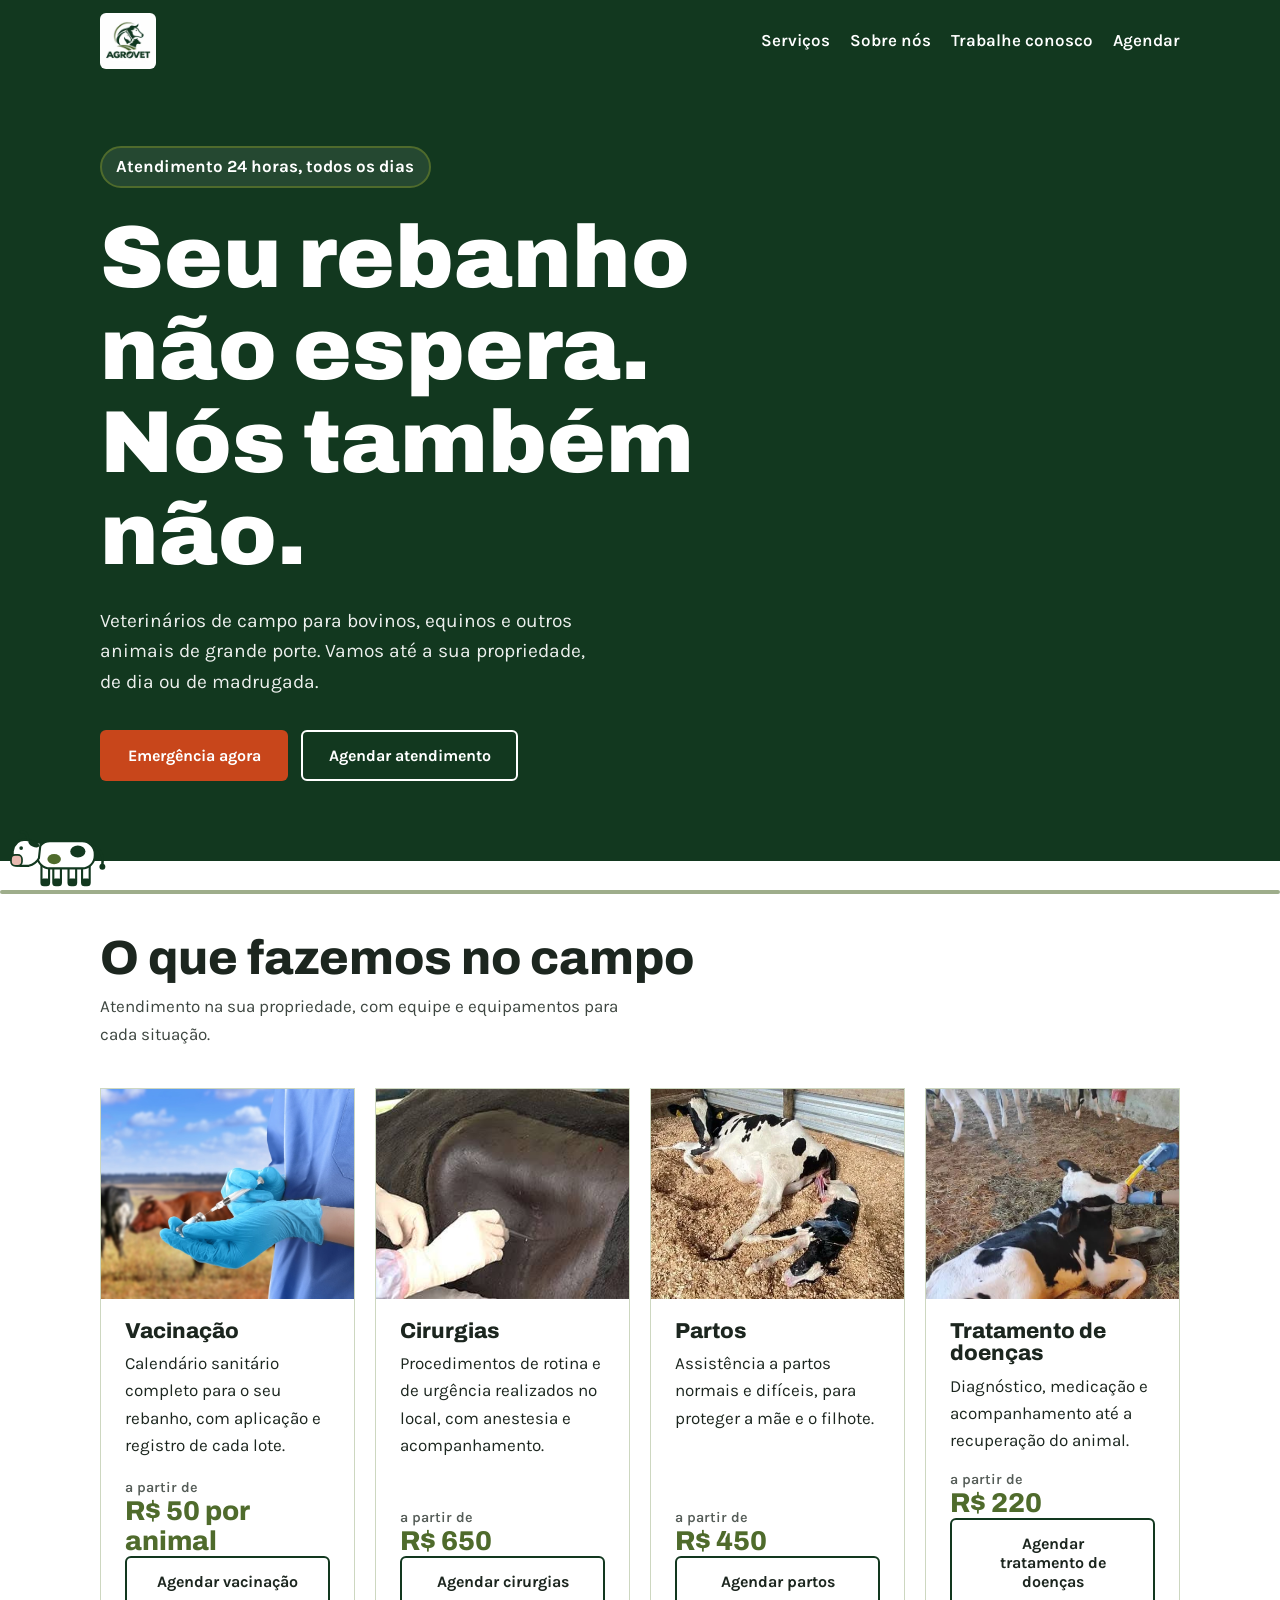
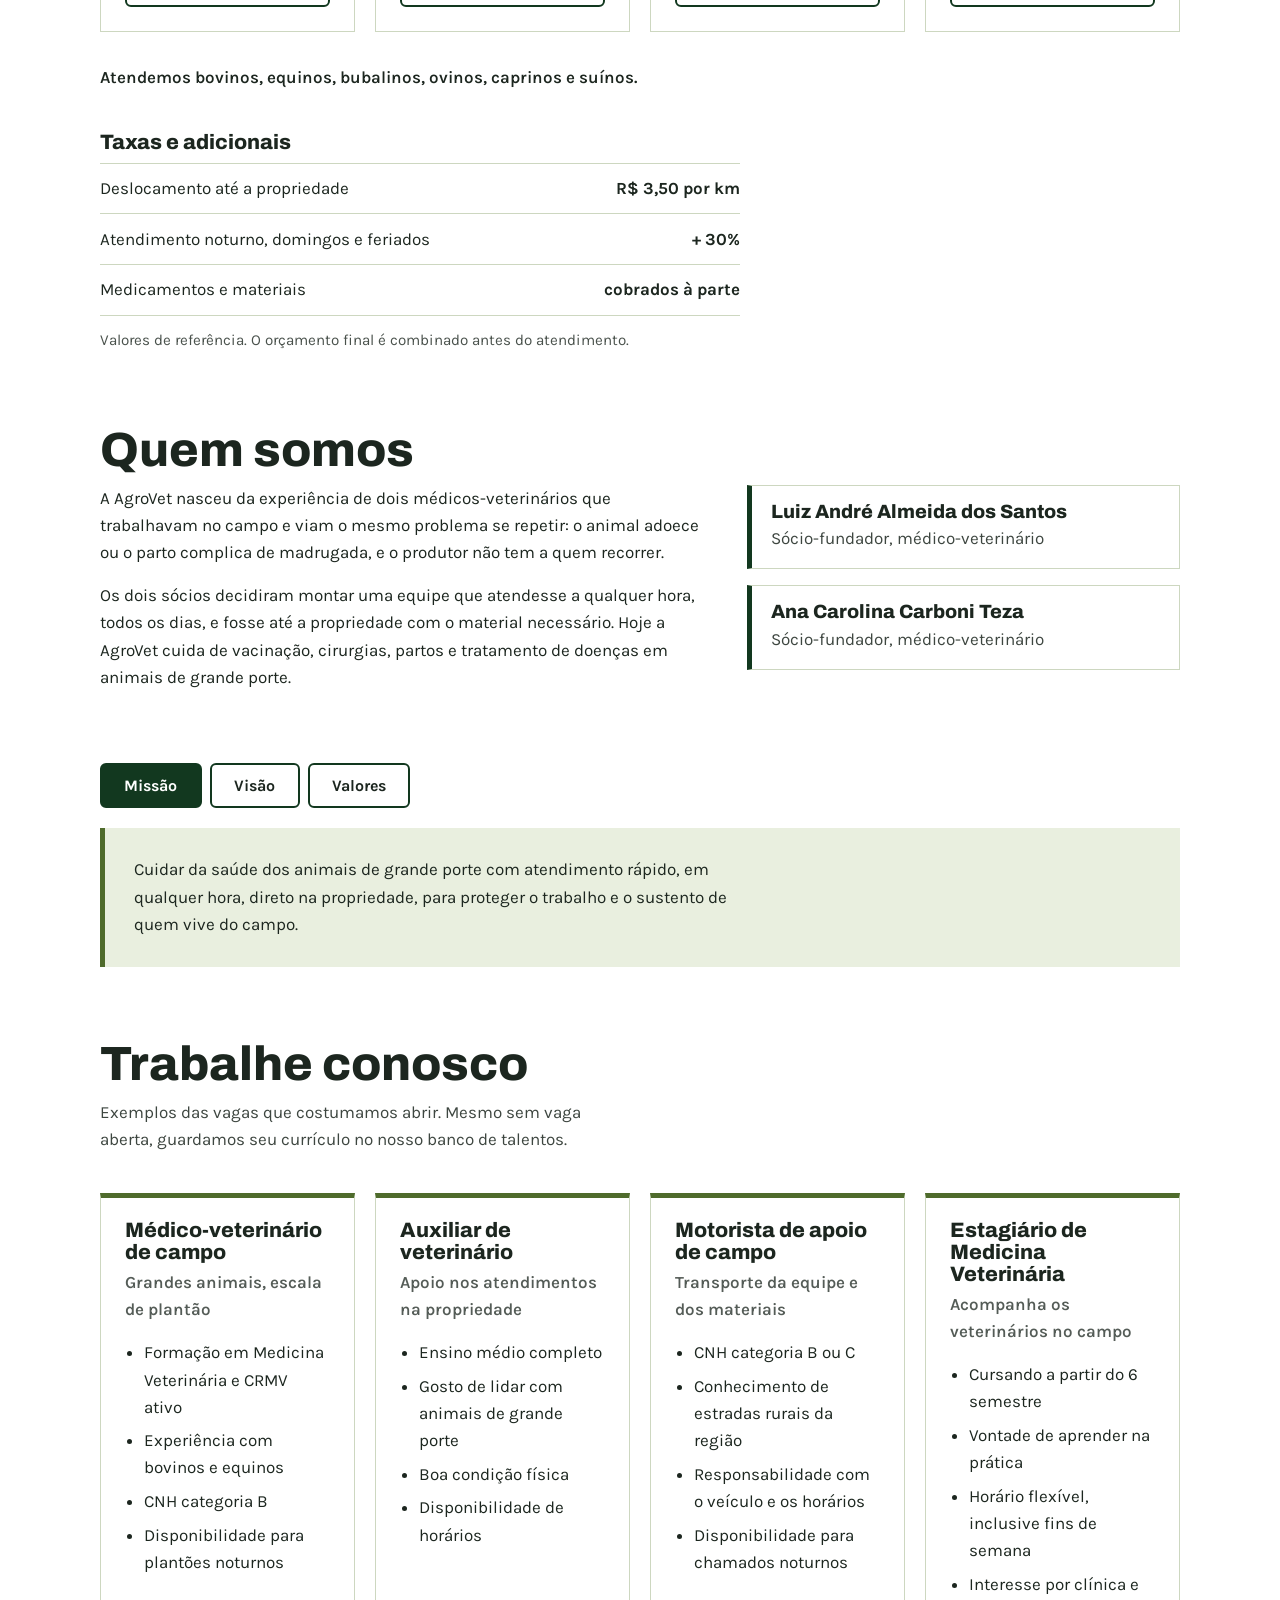
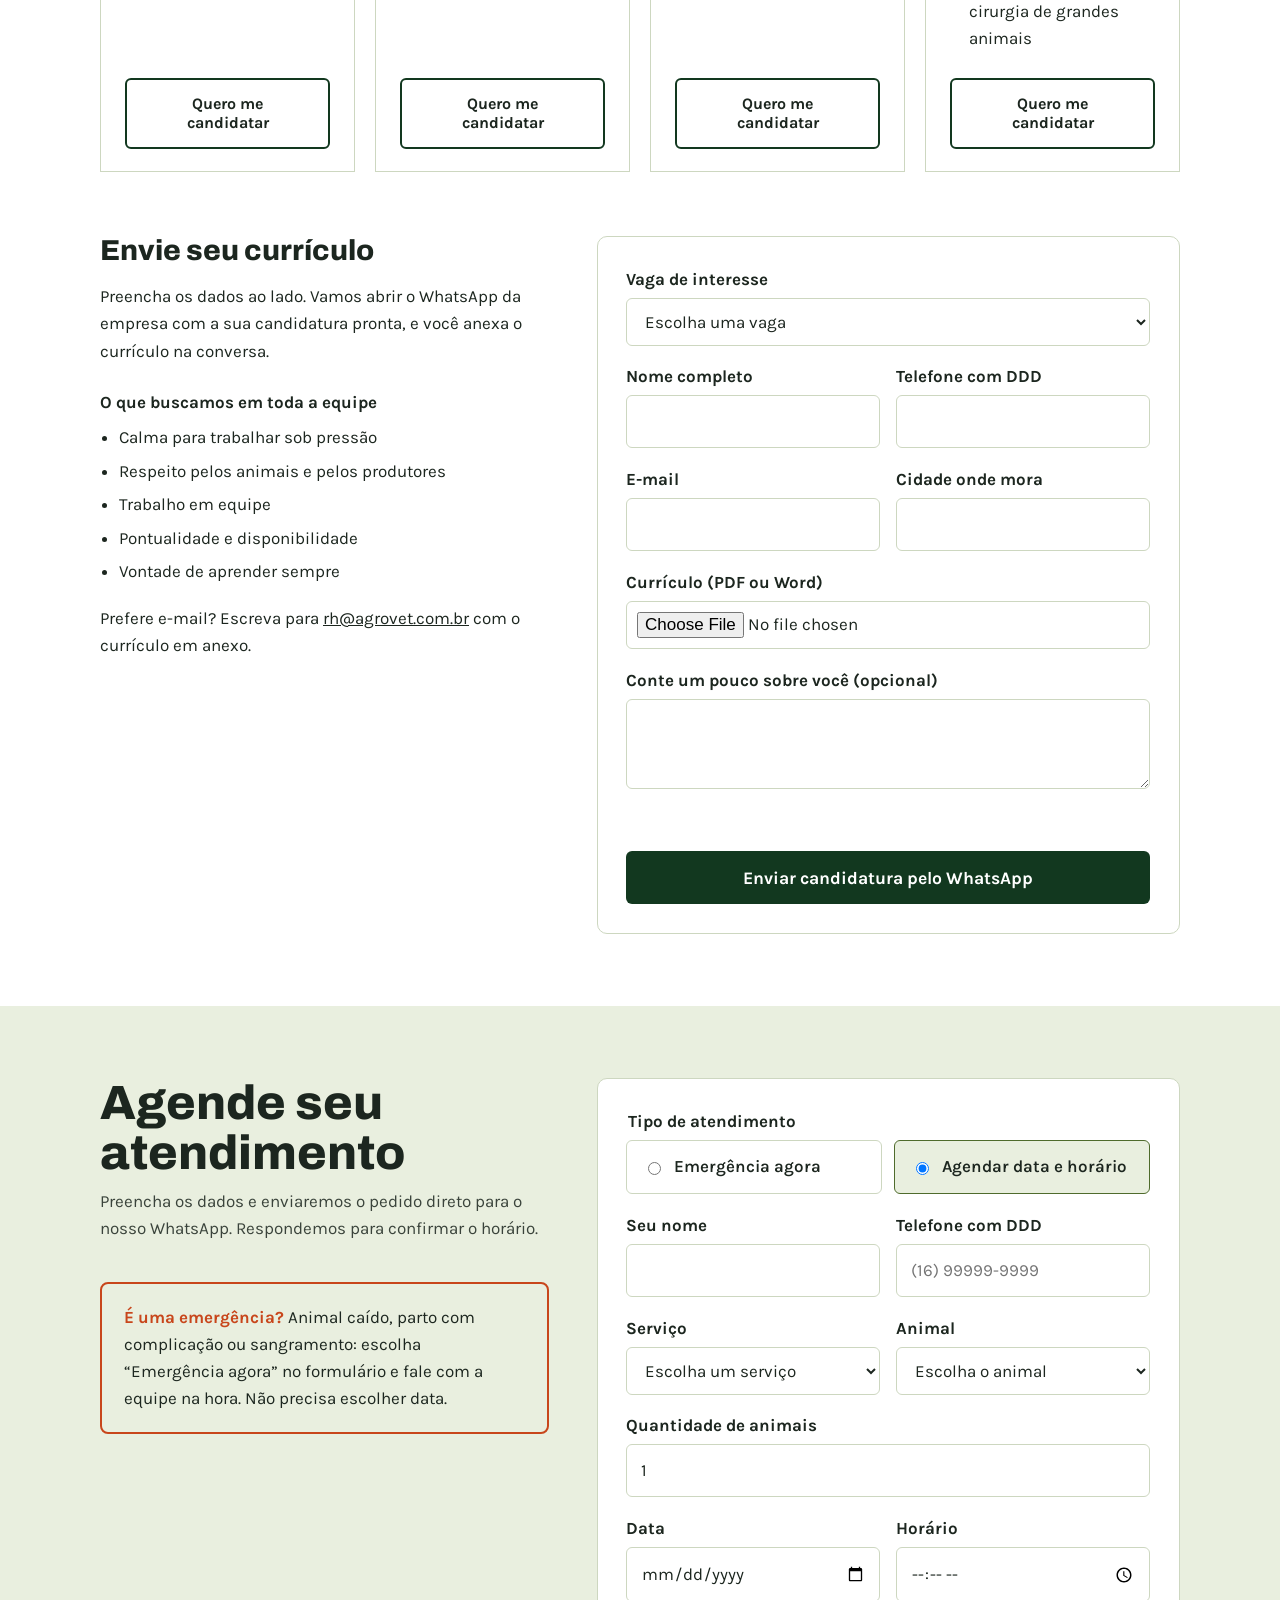
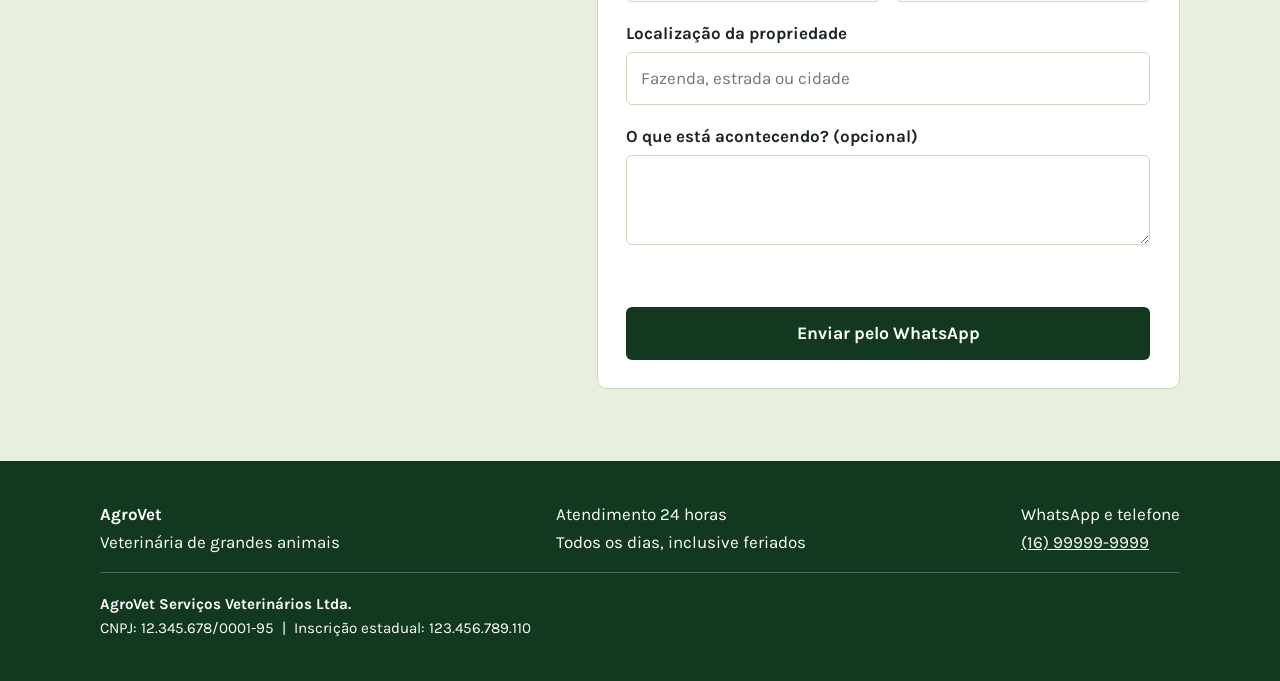
==== index.html @ 80876ee5 "Add files via upload" ====
<!DOCTYPE html>
<html lang="pt-BR">
<head>
<meta charset="utf-8">
<meta name="viewport" content="width=device-width, initial-scale=1, viewport-fit=cover">
<title>AgroVet – Veterinária de grandes animais 24 horas</title>
<link rel="preconnect" href="https://fonts.googleapis.com">
<link href="https://fonts.googleapis.com/css2?family=Archivo:wght@500;800;900&family=Karla:wght@400;600;700&display=swap" rel="stylesheet">

<link rel="stylesheet" href="style.css">
</head>

<body>

<!-- ============ TOPO ============ -->
<header class="topo">
  <div class="container topo-barra">
    <img src="logo.webp" alt="AgroVet – logotipo">
    <nav>
      <a href="#servicos">Serviços</a>
      <a href="#sobre">Sobre nós</a>
      <a href="#trabalhe">Trabalhe conosco</a>
      <a href="#agendar">Agendar</a>
    </nav>
  </div>

  <div class="container hero">
    <span class="selo-24h">Atendimento 24 horas, todos os dias</span>
    <h1>Seu rebanho não espera. Nós também não.</h1>
    <p>Veterinários de campo para bovinos, equinos e outros animais de grande porte. Vamos até a sua propriedade, de dia ou de madrugada.</p>
    <div class="hero-botoes">
      <a class="btn btn-alerta" href="#agendar" data-emergencia>Emergência agora</a>
      <a class="btn btn-contorno" href="#agendar">Agendar atendimento</a>
    </div>
  </div>
</header>

<main>
  <!-- ============ SERVIÇOS ============ -->
  <section class="secao" id="servicos">
    <div class="container">
      <h2>O que fazemos no campo</h2>
      <p class="intro">Atendimento na sua propriedade, com equipe e equipamentos para cada situação.</p>

      <div class="servicos">
        <article class="servico">
          <div class="servico-img"><img src="vacina.jpg" alt="Profissional de luvas azuis preparando uma seringa de vacina, com bovinos ao fundo" width="600" height="400" loading="lazy"></div>
          <div class="servico-corpo">
            <h3>Vacinação</h3>
            <p>Calendário sanitário completo para o seu rebanho, com aplicação e registro de cada lote.</p>
            <p class="preco"><small>a partir de</small> R$ 50 por animal</p>
            <a class="btn btn-contorno-escuro" href="#agendar" data-servico="Vacinação">Agendar vacinação</a>
          </div>
        </article>
        <article class="servico">
          <div class="servico-img"><img src="cirurgia.jpg" alt="Veterinário aplicando um procedimento no flanco de um bovino" width="600" height="400" loading="lazy"></div>
          <div class="servico-corpo">
            <h3>Cirurgias</h3>
            <p>Procedimentos de rotina e de urgência realizados no local, com anestesia e acompanhamento.</p>
            <p class="preco"><small>a partir de</small> R$ 650</p>
            <a class="btn btn-contorno-escuro" href="#agendar" data-servico="Cirurgia">Agendar cirurgias</a>
          </div>
        </article>
        <article class="servico">
          <div class="servico-img"><img src="parto.webp" alt="Vaca deitada na cama de maravalha logo após o parto, com o bezerro ao lado" width="600" height="400" loading="lazy"></div>
          <div class="servico-corpo">
            <h3>Partos</h3>
            <p>Assistência a partos normais e difíceis, para proteger a mãe e o filhote.</p>
            <p class="preco"><small>a partir de</small> R$ 450</p>
            <a class="btn btn-contorno-escuro" href="#agendar" data-servico="Parto">Agendar partos</a>
          </div>
        </article>
        <article class="servico">
          <div class="servico-img"><img src="remedio.jpg" alt="Bezerro recebendo medicação oral com seringa" width="600" height="400" loading="lazy"></div>
          <div class="servico-corpo">
            <h3>Tratamento de doenças</h3>
            <p>Diagnóstico, medicação e acompanhamento até a recuperação do animal.</p>
            <p class="preco"><small>a partir de</small> R$ 220</p>
            <a class="btn btn-contorno-escuro" href="#agendar" data-servico="Tratamento de doença">Agendar tratamento de doenças</a>
          </div>
        </article>
      </div>

      <p class="animais">Atendemos bovinos, equinos, bubalinos, ovinos, caprinos e suínos.</p>

      <div class="tabela-taxas">
        <h3>Taxas e adicionais</h3>
        <ul>
          <li><span>Deslocamento até a propriedade</span><strong>R$ 3,50 por km</strong></li>
          <li><span>Atendimento noturno, domingos e feriados</span><strong>+ 30%</strong></li>
          <li><span>Medicamentos e materiais</span><strong>cobrados à parte</strong></li>
        </ul>
        <p>Valores de referência. O orçamento final é combinado antes do atendimento.</p>
      </div>
    </div>
  </section>

  <!-- ============ SOBRE NÓS ============ -->
  <section class="secao" id="sobre" style="padding-top:0">
    <div class="container">
      <h2>Quem somos</h2>

      <div class="historia">
        <div>
          <p>A AgroVet nasceu da experiência de dois médicos-veterinários que trabalhavam no campo e viam o mesmo problema se repetir: o animal adoece ou o parto complica de madrugada, e o produtor não tem a quem recorrer.</p>
          <p>Os dois sócios decidiram montar uma equipe que atendesse a qualquer hora, todos os dias, e fosse até a propriedade com o material necessário. Hoje a AgroVet cuida de vacinação, cirurgias, partos e tratamento de doenças em animais de grande porte.</p>
        </div>

         <div class="socios">
          <div class="socio"><h3>Luiz André Almeida dos Santos</h3><p>Sócio-fundador, médico-veterinário</p></div>
          <div class="socio"><h3>Ana Carolina Carboni Teza</h3><p>Sócio-fundador, médico-veterinário</p></div>
        </div>
      </div>

      <div class="abas">
        <div class="abas-lista" role="tablist" aria-label="Missão, visão e valores">
          <button class="aba" role="tab" id="aba-missao" aria-controls="painel-missao" aria-selected="true">Missão</button>
          <button class="aba" role="tab" id="aba-visao" aria-controls="painel-visao" aria-selected="false" tabindex="-1">Visão</button>
          <button class="aba" role="tab" id="aba-valores" aria-controls="painel-valores" aria-selected="false" tabindex="-1">Valores</button>
        </div>

        <div class="painel" role="tabpanel" id="painel-missao" aria-labelledby="aba-missao">
          <p>Cuidar da saúde dos animais de grande porte com atendimento rápido, em qualquer hora, direto na propriedade, para proteger o trabalho e o sustento de quem vive do campo.</p>
        </div>
        <div class="painel escondido" role="tabpanel" id="painel-visao" aria-labelledby="aba-visao">
          <p>Ser a veterinária de campo de referência da nossa região em urgências e em saúde do rebanho, reconhecida pela presença e pela confiança dos produtores.</p>
        </div>
        <div class="painel escondido" role="tabpanel" id="painel-valores" aria-labelledby="aba-valores">
          <ul>
            <li><strong>Compromisso:</strong> atendemos de dia, de noite e em feriados.</li>
            <li><strong>Cuidado com o animal:</strong> tratamos cada animal com respeito e sem sofrimento desnecessário.</li>
            <li><strong>Ética e transparência:</strong> explicamos o diagnóstico e o custo antes de agir.</li>
            <li><strong>Competência técnica:</strong> estudamos e atualizamos nossos protocolos o tempo todo.</li>
            <li><strong>Respeito ao produtor:</strong> falamos de forma clara e respeitamos a realidade de cada propriedade.</li>
          </ul>
        </div>
      </div>
    </div>
  </section>

  <!-- ============ TRABALHE CONOSCO ============ -->
  <section class="secao" id="trabalhe" style="padding-top:0">
    <div class="container">
      <h2>Trabalhe conosco</h2>
      <p class="intro">Exemplos das vagas que costumamos abrir. Mesmo sem vaga aberta, guardamos seu currículo no nosso banco de talentos.</p>

      <div class="vagas">
        <article class="vaga">
          <h3>Médico-veterinário de campo</h3>
          <p class="vaga-tipo">Grandes animais, escala de plantão</p>
          <ul>
            <li>Formação em Medicina Veterinária e CRMV ativo</li>
            <li>Experiência com bovinos e equinos</li>
            <li>CNH categoria B</li>
            <li>Disponibilidade para plantões noturnos</li>
          </ul>
          <a class="btn btn-contorno-escuro" href="#cv-formulario" data-vaga="Médico-veterinário de campo">Quero me candidatar</a>
        </article>

        <article class="vaga">
          <h3>Auxiliar de veterinário</h3>
          <p class="vaga-tipo">Apoio nos atendimentos na propriedade</p>
          <ul>
            <li>Ensino médio completo</li>
            <li>Gosto de lidar com animais de grande porte</li>
            <li>Boa condição física</li>
            <li>Disponibilidade de horários</li>
          </ul>
          <a class="btn btn-contorno-escuro" href="#cv-formulario" data-vaga="Auxiliar de veterinário">Quero me candidatar</a>
        </article>

        <article class="vaga">
          <h3>Motorista de apoio de campo</h3>
          <p class="vaga-tipo">Transporte da equipe e dos materiais</p>
          <ul>
            <li>CNH categoria B ou C</li>
            <li>Conhecimento de estradas rurais da região</li>
            <li>Responsabilidade com o veículo e os horários</li>
            <li>Disponibilidade para chamados noturnos</li>
          </ul>
          <a class="btn btn-contorno-escuro" href="#cv-formulario" data-vaga="Motorista de apoio de campo">Quero me candidatar</a>
        </article>

        <article class="vaga">
          <h3>Estagiário de Medicina Veterinária</h3>
          <p class="vaga-tipo">Acompanha os veterinários no campo</p>
          <ul>
            <li>Cursando a partir do 6 semestre</li>
            <li>Vontade de aprender na prática</li>
            <li>Horário flexível, inclusive fins de semana</li>
            <li>Interesse por clínica e cirurgia de grandes animais</li>
          </ul>
          <a class="btn btn-contorno-escuro" href="#cv-formulario" data-vaga="Estagiário de Medicina Veterinária">Quero me candidatar</a>
        </article>
      </div>

      <div class="agendar-grade cv-grade" id="cv-formulario">
        <div>
          <h3 class="cv-titulo">Envie seu currículo</h3>
          <p>Preencha os dados ao lado. Vamos abrir o WhatsApp da empresa com a sua candidatura pronta, e você anexa o currículo na conversa.</p>

          <p class="cv-subtitulo">O que buscamos em toda a equipe</p>
          <ul class="caracteristicas">
            <li>Calma para trabalhar sob pressão</li>
            <li>Respeito pelos animais e pelos produtores</li>
            <li>Trabalho em equipe</li>
            <li>Pontualidade e disponibilidade</li>
            <li>Vontade de aprender sempre</li>
          </ul>
          <p>Prefere e-mail? Escreva para <a href="mailto:rh@agrovet.com.br">rh@agrovet.com.br</a> com o currículo em anexo.</p>
        </div>

        <form id="form-curriculo" novalidate>
          <div class="campo">
            <label for="cv-vaga">Vaga de interesse</label>
            <select id="cv-vaga" name="vaga" required>
              <option value="">Escolha uma vaga</option>
              <option>Médico-veterinário de campo</option>
              <option>Auxiliar de veterinário</option>
              <option>Motorista de apoio de campo</option>
              <option>Estagiário de Medicina Veterinária</option>
              <option>Banco de talentos (outra função)</option>
            </select>
          </div>

          <div class="linha">
            <div class="campo">
              <label for="cv-nome">Nome completo</label>
              <input id="cv-nome" name="nome" autocomplete="name" required>
            </div>
            <div class="campo">
              <label for="cv-telefone">Telefone com DDD</label>
              <input id="cv-telefone" name="telefone" type="tel" autocomplete="tel" required>
            </div>
          </div>

          <div class="linha">
            <div class="campo">
              <label for="cv-email">E-mail</label>
              <input id="cv-email" name="email" type="email" autocomplete="email" required>
            </div>
            <div class="campo">
              <label for="cv-cidade">Cidade onde mora</label>
              <input id="cv-cidade" name="cidade" autocomplete="address-level2" required>
            </div>
          </div>

          <div class="campo">
            <label for="cv-arquivo">Currículo (PDF ou Word)</label>
            <input id="cv-arquivo" name="arquivo" type="file" accept=".pdf,.doc,.docx" required>
          </div>

          <div class="campo">
            <label for="cv-sobre">Conte um pouco sobre você (opcional)</label>
            <textarea id="cv-sobre" name="sobre"></textarea>
          </div>

          <p class="erro" id="cv-erro" role="alert"></p>
          <button class="btn btn-verde" type="submit">Enviar candidatura pelo WhatsApp</button>
        </form>
      </div>
    </div>
  </section>

  <!-- ============ AGENDAMENTO ============ -->
  <section class="secao agendar" id="agendar">
    <div class="container agendar-grade">

      <div>
        <h2>Agende seu atendimento</h2>
        <p class="intro">Preencha os dados e enviaremos o pedido direto para o nosso WhatsApp. Respondemos para confirmar o horário.</p>

        <div class="aviso-emergencia">
          <strong>É uma emergência?</strong>
          Animal caído, parto com complicação ou sangramento: escolha “Emergência agora” no formulário e fale com a equipe na hora. Não precisa escolher data.
        </div>
      </div>

      <form id="form-agendamento" novalidate>
        <fieldset>
          <legend>Tipo de atendimento</legend>
          <div class="opcoes">
            <label><input type="radio" name="urgencia" value="Emergência agora"> Emergência agora</label>
            <label><input type="radio" name="urgencia" value="Agendado" checked> Agendar data e horário</label>
          </div>
        </fieldset>

        <div class="linha">
          <div class="campo">
            <label for="nome">Seu nome</label>
            <input id="nome" name="nome" autocomplete="name" required>
          </div>
          <div class="campo">
            <label for="telefone">Telefone com DDD</label>
            <input id="telefone" name="telefone" type="tel" autocomplete="tel" placeholder="(16) 99999-9999" required>
          </div>
        </div>

        <div class="linha">
          <div class="campo">
            <label for="servico">Serviço</label>
            <select id="servico" name="servico" required>
              <option value="">Escolha um serviço</option>
              <option>Vacinação</option>
              <option>Cirurgia</option>
              <option>Parto</option>
              <option>Tratamento de doença</option>
            </select>
          </div>
          <div class="campo">
            <label for="animal">Animal</label>
            <select id="animal" name="animal" required>
              <option value="">Escolha o animal</option>
              <option>Bovino</option>
              <option>Equino</option>
              <option>Bubalino</option>
              <option>Ovino</option>
              <option>Caprino</option>
              <option>Suíno</option>
              <option>Outro</option>
            </select>
          </div>
        </div>

        <div class="campo">
          <label for="quantidade">Quantidade de animais</label>
          <input id="quantidade" name="quantidade" type="number" min="1" value="1" required>
        </div>

        <!-- Data e hora: escondidos quando for emergência -->
        <div class="linha" id="bloco-data">
          <div class="campo">
            <label for="data">Data</label>
            <input id="data" name="data" type="date">
          </div>
          <div class="campo">
            <label for="hora">Horário</label>
            <input id="hora" name="hora" type="time">
          </div>
        </div>

        <div class="campo">
          <label for="local">Localização da propriedade</label>
          <input id="local" name="local" placeholder="Fazenda, estrada ou cidade" required>
        </div>

        <div class="campo">
          <label for="obs">O que está acontecendo? (opcional)</label>
          <textarea id="obs" name="obs"></textarea>
        </div>

        <p class="erro" id="erro" role="alert"></p>
        <button class="btn btn-verde" type="submit">Enviar pelo WhatsApp</button>
      </form>

    </div>
  </section>
</main>

<!-- ============ RODAPÉ ============ -->
<footer>
  <div class="container">
    <p><strong>AgroVet</strong><br>Veterinária de grandes animais</p>
    <p>Atendimento 24 horas<br>Todos os dias, inclusive feriados</p>
    <p>WhatsApp e telefone<br><a href="#" id="link-telefone">(16) 99999-9999</a></p>

    <!-- Dados fictícios da empresa: troque pelos dados reais -->
    <div class="dados-legais">
      <p><strong>AgroVet Serviços Veterinários Ltda.</strong></p>
      <p>CNPJ: 12.345.678/0001-95 &nbsp;|&nbsp; Inscrição estadual: 123.456.789.110</p>
    </div>
  </div>
</footer>

<!-- ============ VACA ANIMADA (anda conforme a rolagem) ============ -->
<div class="trilha" aria-hidden="true">
  <div class="vaca" id="vaca">
    <svg viewBox="0 0 130 84" xmlns="http://www.w3.org/2000/svg">
      <!-- Pernas (atrás do corpo). a/d = lado de cá, b/c = lado oposto -->
      <g class="perna perna-b"><rect x="24" y="50" width="9" height="26" rx="3" fill="#fff" stroke="#12381f" stroke-width="2.5"/><rect x="24" y="68" width="9" height="8" rx="2" fill="#12381f"/></g>
      <g class="perna perna-a"><rect x="40" y="50" width="9" height="26" rx="3" fill="#fff" stroke="#12381f" stroke-width="2.5"/><rect x="40" y="68" width="9" height="8" rx="2" fill="#12381f"/></g>
      <g class="perna perna-c"><rect x="58" y="50" width="9" height="26" rx="3" fill="#fff" stroke="#12381f" stroke-width="2.5"/><rect x="58" y="68" width="9" height="8" rx="2" fill="#12381f"/></g>
      <g class="perna perna-d"><rect x="72" y="50" width="9" height="26" rx="3" fill="#fff" stroke="#12381f" stroke-width="2.5"/><rect x="72" y="68" width="9" height="8" rx="2" fill="#12381f"/></g>

      <g class="corpo">
        <!-- Rabo -->
        <path d="M20 30 Q7 34 9 52" fill="none" stroke="#12381f" stroke-width="3" stroke-linecap="round"/>
        <circle cx="9" cy="54" r="3.5" fill="#12381f"/>
        <!-- Corpo e manchas -->
        <rect x="18" y="24" width="68" height="32" rx="15" fill="#fff" stroke="#12381f" stroke-width="2.5"/>
        <ellipse cx="38" cy="36" rx="9" ry="7" fill="#12381f"/>
        <ellipse cx="66" cy="45" rx="8" ry="6" fill="#4f6b2c"/>
        <!-- Cabeça -->
        <path d="M82 26 L100 22 Q113 22 115 36 L115 46 Q115 53 106 53 L96 53 Q88 51 84 44 Z" fill="#fff" stroke="#12381f" stroke-width="2.5" stroke-linejoin="round"/>
        <rect x="104" y="40" width="13" height="13" rx="5" fill="#e8b9b0" stroke="#12381f" stroke-width="2"/>
        <path d="M97 22 Q98 11 105 13" fill="none" stroke="#12381f" stroke-width="3" stroke-linecap="round"/>
        <ellipse cx="90" cy="27" rx="7" ry="3.5" transform="rotate(-25 90 27)" fill="#12381f"/>
        <circle cx="105" cy="32" r="2.2" fill="#12381f"/>
      </g>
    </svg>
  </div>
</div>

<script src="script.js"></script>

</body>
</html>
---- style.css ----
/* ============ 1. Cores e tipografia (altere aqui) ============ */
  :root {
    --verde-escuro: #12381f;   /* cor da marca */
    --verde-oliva:  #4f6b2c;   /* detalhes */
    --verde-claro:  #e9efdf;   /* fundos suaves */
    --alerta:       #c8461b;   /* emergência */
    --fundo:        #ffffff;
    --texto:        #1c261f;
    --borda:        #cdd7c0;

    --fonte-titulo: "Archivo", "Arial Black", sans-serif;
    --fonte-texto:  "Karla", system-ui, sans-serif;

    box-sizing: border-box;
    padding-top: env(safe-area-inset-top, 0px);
    padding-bottom: env(safe-area-inset-bottom, 0px);
  }
  @media (prefers-color-scheme: dark) {
    :root:not([data-theme="light"]) {
      --fundo: #0e1a12; --texto: #e7eee2; --verde-claro: #172a1d; --borda: #2f4a36;
      --verde-oliva: #9bbd68;
    }
  }

  /* ============ 2. Base ============ */
  *, *::before, *::after { box-sizing: inherit; }
  html { scroll-behavior: smooth; }
  body {
    margin: 0;
    background: var(--fundo);
    color: var(--texto);
    font-family: var(--fonte-texto);
    font-size: 1.0625rem;
    line-height: 1.6;
  }
  h1, h2, h3 { font-family: var(--fonte-titulo); line-height: 1.05; margin: 0; }
  a { color: inherit; }
  :focus-visible { outline: 3px solid var(--verde-oliva); outline-offset: 3px; }
  .container { width: min(1080px, 100% - 2.5rem); margin-inline: auto; }

  /* ============ 3. Botões ============ */
  .btn {
    display: inline-block;
    padding: .9rem 1.6rem;
    border: 2px solid transparent;
    border-radius: 6px;
    font: 700 1rem var(--fonte-texto);
    text-decoration: none;
    cursor: pointer;
  }
  .btn-alerta  { background: var(--alerta); color: #fff; }
  .btn-contorno { border-color: #fff; color: #fff; }
  .btn-verde   { background: var(--verde-escuro); color: #fff; width: 100%; font-size: 1.1rem; }

  /* ============ 4. Topo e hero ============ */
  .topo { background: var(--verde-escuro); color: #fff; }
  .topo-barra { display: flex; align-items: center; justify-content: space-between; padding-block: .8rem; }
  .topo img { height: 56px; border-radius: 6px; display: block; }
  .topo nav a { margin-left: 1.25rem; text-decoration: none; font-weight: 600; }
  .topo nav a:hover { text-decoration: underline; }

  .hero { padding-block: 4rem 5rem; }
  .hero h1 { font-size: clamp(2.6rem, 8vw, 5.5rem); font-weight: 900; max-width: 12ch; }
  .hero p  { max-width: 46ch; font-size: 1.2rem; margin: 1.5rem 0 2rem; opacity: .92; }
  .hero-botoes { display: flex; flex-wrap: wrap; gap: .8rem; }
  .selo-24h {
    display: inline-block; margin-bottom: 1.5rem;
    padding: .35rem .9rem; border: 2px solid var(--verde-oliva);
    border-radius: 999px; font-weight: 700; background: rgba(255,255,255,.08);
  }

  /* ============ 5. Serviços ============ */
  .secao { padding-block: 4.5rem; }
  .secao h2 { font-size: clamp(2rem, 5vw, 3rem); font-weight: 800; margin-bottom: .6rem; }
  .secao .intro { max-width: 52ch; margin: 0 0 2.5rem; opacity: .85; }

  .servicos { display: grid; grid-template-columns: repeat(auto-fit, minmax(230px, 1fr)); gap: 1.25rem; }
    .servico h3 { font-size: 1.35rem; font-weight: 800; margin-bottom: .5rem; }
  .servico p  { margin: 0; }

  .animais { margin-top: 2rem; font-weight: 600; }

  /* ============ 5.1 Cartões de serviço com imagem e preço ============ */
.servico {
  display: flex; flex-direction: column; padding: 0; overflow: hidden;
  background: var(--fundo); border: 1.5px solid var(--borda); border-left-width: 1.5px;
}
.servico-img { background: var(--verde-escuro); }
/* A foto ocupa todo o topo do cartão, cortada na mesma altura para todos ficarem iguais */
.servico-img img { display: block; width: 100%; height: 210px; object-fit: cover; object-position: center; }
.servico-corpo { display: flex; flex-direction: column; flex: 1; padding: 1.3rem 1.5rem 1.5rem; }
.servico-corpo p:not(.preco) { flex: 1; margin-bottom: 1rem; }
.preco { font: 800 1.7rem var(--fonte-titulo); color: var(--verde-oliva); margin: 0 0 1rem; }
.preco small { display: block; font: 600 .9rem var(--fonte-texto); color: var(--texto); opacity: .75; }
.btn-contorno-escuro { border-color: var(--verde-escuro); color: var(--texto); text-align: center; }
.btn-contorno-escuro:hover { background: var(--verde-escuro); color: #fff; }

.tabela-taxas { margin-top: 2.5rem; max-width: 640px; }
.tabela-taxas h3 { font-size: 1.3rem; font-weight: 800; margin-bottom: .6rem; }
.tabela-taxas ul { list-style: none; margin: 0; padding: 0; border-top: 1.5px solid var(--borda); }
.tabela-taxas li { display: flex; justify-content: space-between; gap: 1rem; padding: .7rem 0; border-bottom: 1.5px solid var(--borda); }
.tabela-taxas p { font-size: .95rem; opacity: .8; margin: .8rem 0 0; }

/* ============ 6. Formulário de agendamento ============ */
  .agendar { background: var(--verde-claro); }
  .agendar-grade { display: grid; gap: 3rem; grid-template-columns: 1fr; }
  @media (min-width: 860px) { .agendar-grade { grid-template-columns: 1fr 1.3fr; align-items: start; } }

  .aviso-emergencia {
    margin-top: 1.5rem; padding: 1.2rem 1.4rem;
    border: 2px solid var(--alerta); border-radius: 8px;
  }
  .aviso-emergencia strong { color: var(--alerta); }

  form { background: var(--fundo); padding: 1.8rem; border-radius: 10px; border: 1px solid var(--borda); }
  .campo { margin-bottom: 1.1rem; }
  .linha { display: grid; gap: 1rem; grid-template-columns: 1fr; }
  @media (min-width: 560px) { .linha { grid-template-columns: 1fr 1fr; } }

  label, legend { display: block; font-weight: 700; margin-bottom: .3rem; }
  fieldset { border: 0; padding: 0; margin: 0 0 1.1rem; }
  input, select, textarea {
    width: 100%; padding: .75rem .85rem;
    border: 1.5px solid var(--borda); border-radius: 6px;
    background: var(--fundo); color: var(--texto);
    font: inherit;
  }
  textarea { min-height: 90px; resize: vertical; }

  .opcoes { display: flex; gap: .75rem; flex-wrap: wrap; }
  .opcoes label {
    flex: 1 1 200px; margin: 0; padding: .8rem 1rem; font-weight: 600;
    border: 1.5px solid var(--borda); border-radius: 6px; cursor: pointer;
    display: flex; gap: .6rem; align-items: center;
  }
  .opcoes input { width: auto; }
  .opcoes label:has(input:checked) { border-color: var(--verde-oliva); background: var(--verde-claro); }

  .escondido { display: none; }
  .erro { color: var(--alerta); font-weight: 700; min-height: 1.4em; margin: 0 0 .8rem; }

  /* ============ 6.1 Sobre nós ============ */
  .historia { display: grid; gap: 2.5rem; grid-template-columns: 1fr; margin-bottom: 3.5rem; }
  @media (min-width: 860px) { .historia { grid-template-columns: 1.4fr 1fr; } }
  .historia p { max-width: 62ch; margin: 0 0 1rem; }

  .socios { display: grid; gap: 1rem; align-content: start; }
  .socio { border: 1.5px solid var(--borda); border-left: 5px solid var(--verde-escuro); padding: 1rem 1.2rem; }
  .socio h3 { font-size: 1.2rem; font-weight: 800; }
  .socio p { margin: .2rem 0 0; opacity: .85; }

  /* Abas: Missão, Visão e Valores */
  .abas-lista { display: flex; gap: .5rem; flex-wrap: wrap; margin-bottom: 1.2rem; }
  .aba {
    padding: .7rem 1.4rem; border: 2px solid var(--verde-escuro); border-radius: 6px;
    background: transparent; color: var(--texto); font: 700 1rem var(--fonte-texto); cursor: pointer;
  }
  .aba[aria-selected="true"] { background: var(--verde-escuro); color: #fff; }
  .painel { background: var(--verde-claro); padding: 1.8rem; border-left: 5px solid var(--verde-oliva); }
  .painel p { margin: 0; max-width: 62ch; }
  .painel ul { margin: 0; padding-left: 1.2rem; max-width: 62ch; }
  .painel li { margin-bottom: .5rem; }

  /* ============ 6.2 Trabalhe conosco ============ */
  .topo nav { display: flex; flex-wrap: wrap; justify-content: flex-end; gap: .2rem 0; }

  .vagas { display: grid; grid-template-columns: repeat(auto-fit, minmax(240px, 1fr)); gap: 1.25rem; margin-bottom: 4rem; }
  .vaga { display: flex; flex-direction: column; padding: 1.4rem 1.5rem; border: 1.5px solid var(--borda); border-top: 5px solid var(--verde-oliva); background: var(--fundo); }
  .vaga h3 { font-size: 1.3rem; font-weight: 800; margin-bottom: .3rem; }
  .vaga-tipo { margin: 0 0 1rem; font-weight: 600; opacity: .75; }
  .vaga ul, .caracteristicas { margin: 0 0 1.2rem; padding-left: 1.2rem; flex: 1; }
  .vaga li, .caracteristicas li { margin-bottom: .4rem; }

  .cv-grade { scroll-margin-top: 1rem; }
  .cv-titulo { font-size: 1.8rem; font-weight: 800; margin-bottom: .8rem; }
  .cv-subtitulo { font-weight: 700; margin: 1.5rem 0 .5rem; }
  .caracteristicas { flex: none; }
  input[type="file"] { padding: .6rem; }
  .ok { color: var(--verde-oliva); }

  /* ============ 7. Rodapé ============ */
  .dados-legais { flex-basis: 100%; border-top: 1px solid rgba(255,255,255,.25); padding-top: 1.2rem; font-size: .95rem; }
  footer { background: var(--verde-escuro); color: #fff; padding-block: 2.5rem; }
  footer .container { display: flex; flex-wrap: wrap; gap: 1rem 3rem; justify-content: space-between; }
  footer p { margin: 0; }


/* ============ 8. Vaca animada ============ */
/* A trilha fica fixa no rodapé da tela; o JS move a vaca da esquerda para a direita
   conforme a página rola. As pernas só mexem enquanto a rolagem acontece. */
.trilha {
  position: fixed; left: 0; right: 0;
  bottom: env(safe-area-inset-bottom, 0px);
  height: 86px;
  pointer-events: none;   /* não atrapalha cliques */
  z-index: 50;
}
.trilha::after {          /* linha do chão */
  content: ""; position: absolute; left: 0; right: 0; bottom: 6px;
  height: 4px; border-radius: 2px;
  background: var(--verde-oliva); opacity: .55;
}
.vaca { position: absolute; bottom: 8px; left: 0; width: 110px; will-change: transform; }
.vaca svg { display: block; width: 100%; height: auto; overflow: visible; transition: transform .25s; }
.vaca svg.esquerda { transform: scaleX(-1); }   /* vira quando a pessoa sobe a página */

.perna { transform-box: fill-box; transform-origin: 50% 0; }
.vaca.andando .perna-a,
.vaca.andando .perna-d { animation: passo .45s ease-in-out infinite alternate; }
.vaca.andando .perna-b,
.vaca.andando .perna-c { animation: passo .45s ease-in-out infinite alternate-reverse; }
.vaca.andando .corpo   { animation: balanco .45s ease-in-out infinite alternate; }

@keyframes passo   { from { transform: rotate(-24deg); } to { transform: rotate(24deg); } }
@keyframes balanco { from { transform: translateY(0); }  to { transform: translateY(-2px); } }

/* Quem prefere menos movimento não vê a vaca */
@media (prefers-reduced-motion: reduce) { .trilha { display: none; } }
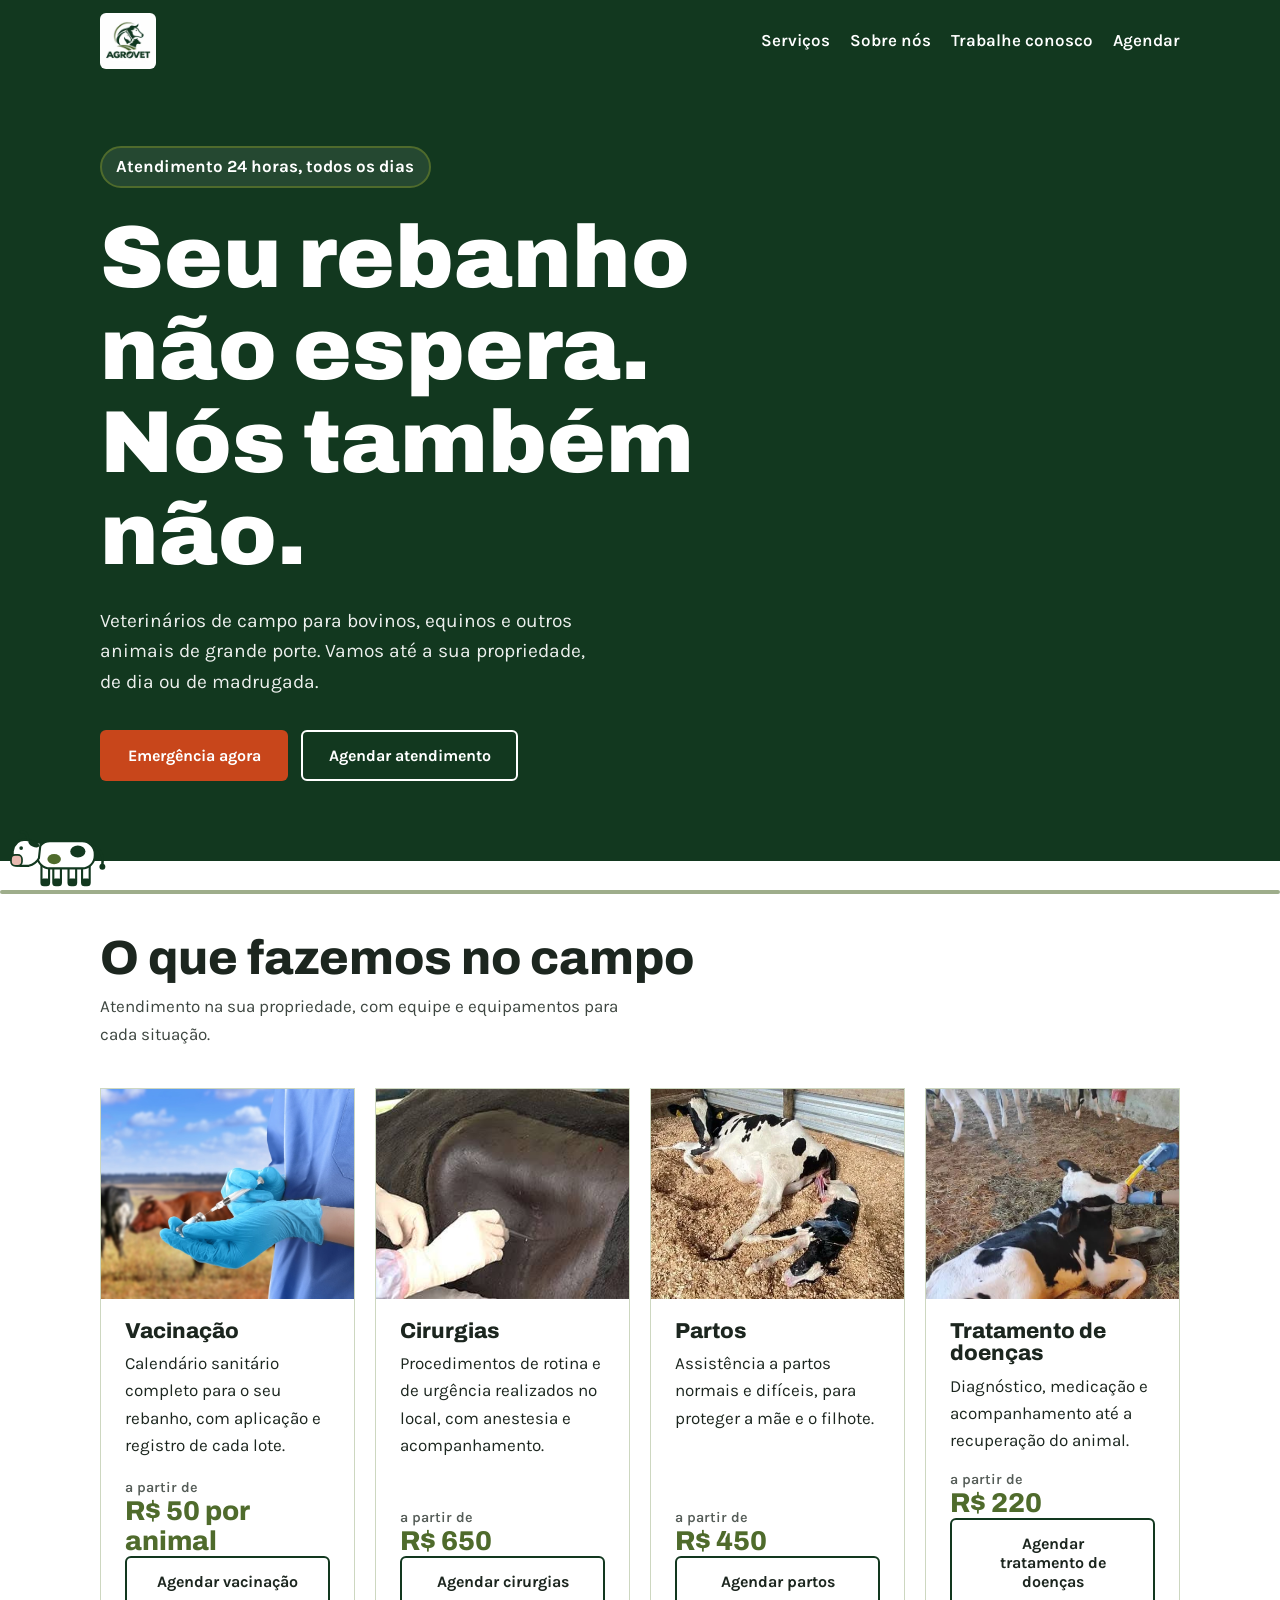
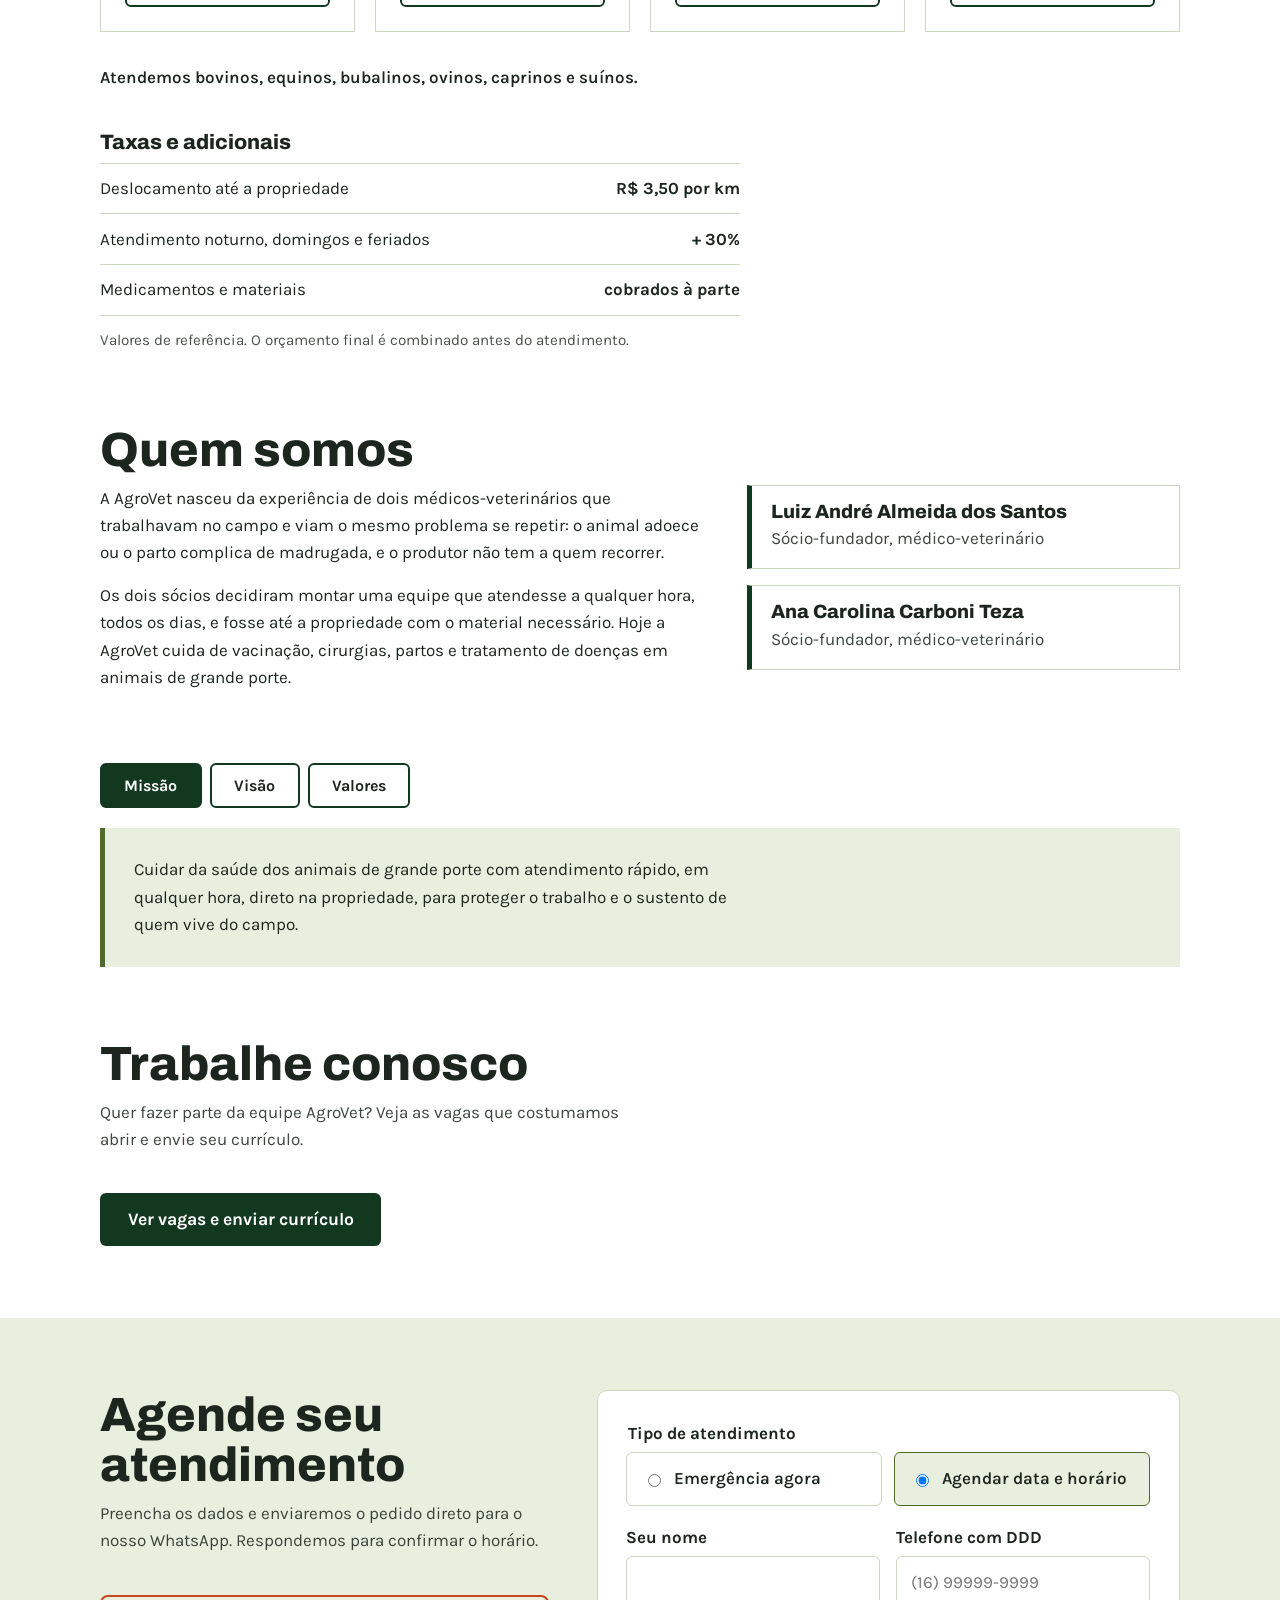
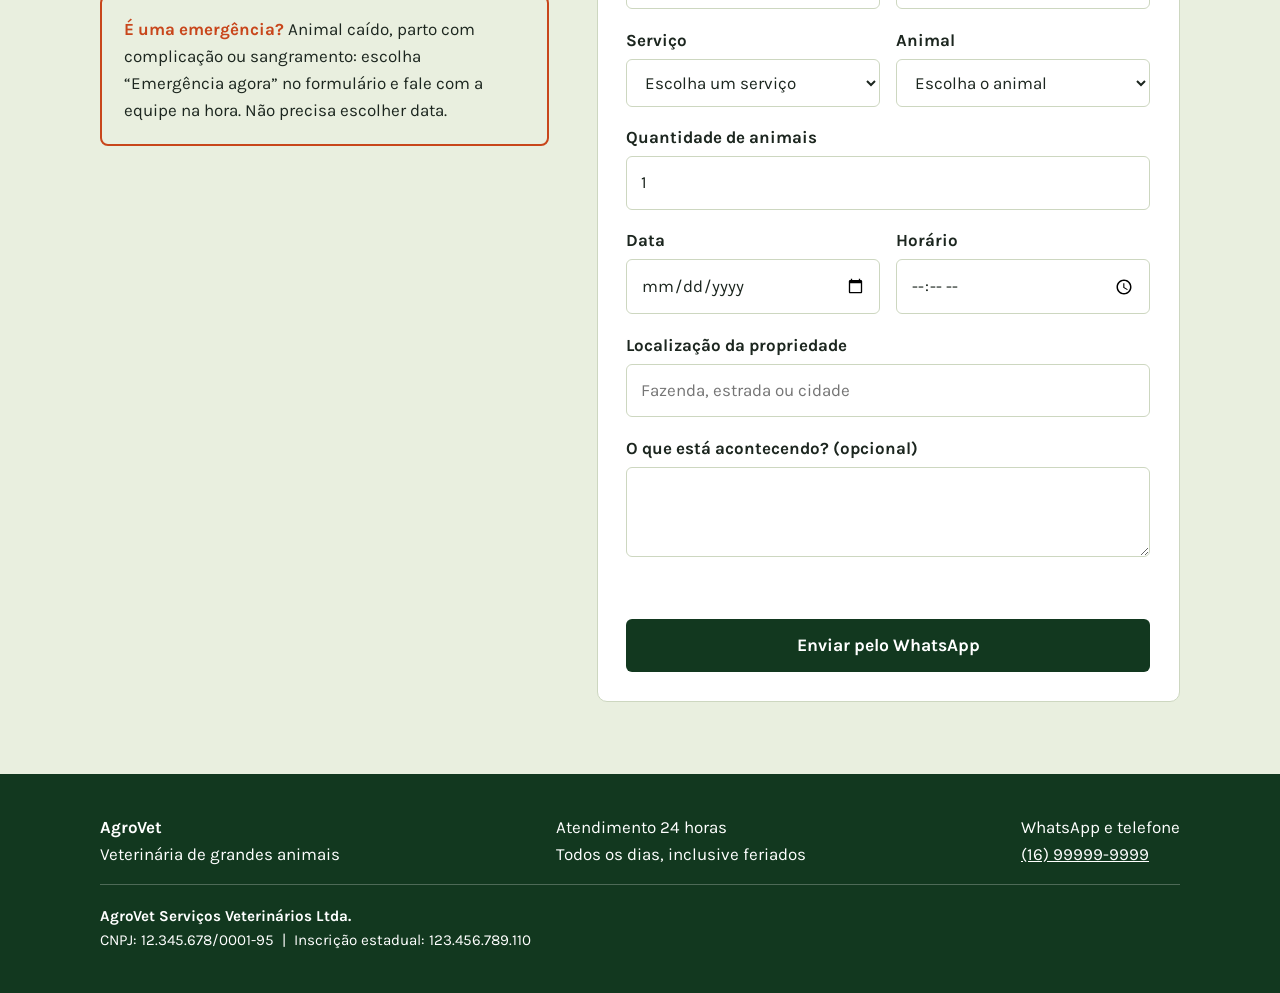
==== commit 3f3444c9: "Add files via upload" ====
--- a/index.html
+++ b/index.html
@@ -19,7 +19,7 @@
     <nav>
       <a href="#servicos">Serviços</a>
       <a href="#sobre">Sobre nós</a>
-      <a href="#trabalhe">Trabalhe conosco</a>
+      <a href="trabalhe-conosco.html">Trabalhe conosco</a>
       <a href="#agendar">Agendar</a>
     </nav>
   </div>
@@ -138,127 +138,12 @@
     </div>
   </section>
 
-  <!-- ============ TRABALHE CONOSCO ============ -->
+  <!-- ============ CHAMADA PARA TRABALHE CONOSCO ============ -->
   <section class="secao" id="trabalhe" style="padding-top:0">
     <div class="container">
       <h2>Trabalhe conosco</h2>
-      <p class="intro">Exemplos das vagas que costumamos abrir. Mesmo sem vaga aberta, guardamos seu currículo no nosso banco de talentos.</p>
-
-      <div class="vagas">
-        <article class="vaga">
-          <h3>Médico-veterinário de campo</h3>
-          <p class="vaga-tipo">Grandes animais, escala de plantão</p>
-          <ul>
-            <li>Formação em Medicina Veterinária e CRMV ativo</li>
-            <li>Experiência com bovinos e equinos</li>
-            <li>CNH categoria B</li>
-            <li>Disponibilidade para plantões noturnos</li>
-          </ul>
-          <a class="btn btn-contorno-escuro" href="#cv-formulario" data-vaga="Médico-veterinário de campo">Quero me candidatar</a>
-        </article>
-
-        <article class="vaga">
-          <h3>Auxiliar de veterinário</h3>
-          <p class="vaga-tipo">Apoio nos atendimentos na propriedade</p>
-          <ul>
-            <li>Ensino médio completo</li>
-            <li>Gosto de lidar com animais de grande porte</li>
-            <li>Boa condição física</li>
-            <li>Disponibilidade de horários</li>
-          </ul>
-          <a class="btn btn-contorno-escuro" href="#cv-formulario" data-vaga="Auxiliar de veterinário">Quero me candidatar</a>
-        </article>
-
-        <article class="vaga">
-          <h3>Motorista de apoio de campo</h3>
-          <p class="vaga-tipo">Transporte da equipe e dos materiais</p>
-          <ul>
-            <li>CNH categoria B ou C</li>
-            <li>Conhecimento de estradas rurais da região</li>
-            <li>Responsabilidade com o veículo e os horários</li>
-            <li>Disponibilidade para chamados noturnos</li>
-          </ul>
-          <a class="btn btn-contorno-escuro" href="#cv-formulario" data-vaga="Motorista de apoio de campo">Quero me candidatar</a>
-        </article>
-
-        <article class="vaga">
-          <h3>Estagiário de Medicina Veterinária</h3>
-          <p class="vaga-tipo">Acompanha os veterinários no campo</p>
-          <ul>
-            <li>Cursando a partir do 6 semestre</li>
-            <li>Vontade de aprender na prática</li>
-            <li>Horário flexível, inclusive fins de semana</li>
-            <li>Interesse por clínica e cirurgia de grandes animais</li>
-          </ul>
-          <a class="btn btn-contorno-escuro" href="#cv-formulario" data-vaga="Estagiário de Medicina Veterinária">Quero me candidatar</a>
-        </article>
-      </div>
-
-      <div class="agendar-grade cv-grade" id="cv-formulario">
-        <div>
-          <h3 class="cv-titulo">Envie seu currículo</h3>
-          <p>Preencha os dados ao lado. Vamos abrir o WhatsApp da empresa com a sua candidatura pronta, e você anexa o currículo na conversa.</p>
-
-          <p class="cv-subtitulo">O que buscamos em toda a equipe</p>
-          <ul class="caracteristicas">
-            <li>Calma para trabalhar sob pressão</li>
-            <li>Respeito pelos animais e pelos produtores</li>
-            <li>Trabalho em equipe</li>
-            <li>Pontualidade e disponibilidade</li>
-            <li>Vontade de aprender sempre</li>
-          </ul>
-          <p>Prefere e-mail? Escreva para <a href="mailto:rh@agrovet.com.br">rh@agrovet.com.br</a> com o currículo em anexo.</p>
-        </div>
-
-        <form id="form-curriculo" novalidate>
-          <div class="campo">
-            <label for="cv-vaga">Vaga de interesse</label>
-            <select id="cv-vaga" name="vaga" required>
-              <option value="">Escolha uma vaga</option>
-              <option>Médico-veterinário de campo</option>
-              <option>Auxiliar de veterinário</option>
-              <option>Motorista de apoio de campo</option>
-              <option>Estagiário de Medicina Veterinária</option>
-              <option>Banco de talentos (outra função)</option>
-            </select>
-          </div>
-
-          <div class="linha">
-            <div class="campo">
-              <label for="cv-nome">Nome completo</label>
-              <input id="cv-nome" name="nome" autocomplete="name" required>
-            </div>
-            <div class="campo">
-              <label for="cv-telefone">Telefone com DDD</label>
-              <input id="cv-telefone" name="telefone" type="tel" autocomplete="tel" required>
-            </div>
-          </div>
-
-          <div class="linha">
-            <div class="campo">
-              <label for="cv-email">E-mail</label>
-              <input id="cv-email" name="email" type="email" autocomplete="email" required>
-            </div>
-            <div class="campo">
-              <label for="cv-cidade">Cidade onde mora</label>
-              <input id="cv-cidade" name="cidade" autocomplete="address-level2" required>
-            </div>
-          </div>
-
-          <div class="campo">
-            <label for="cv-arquivo">Currículo (PDF ou Word)</label>
-            <input id="cv-arquivo" name="arquivo" type="file" accept=".pdf,.doc,.docx" required>
-          </div>
-
-          <div class="campo">
-            <label for="cv-sobre">Conte um pouco sobre você (opcional)</label>
-            <textarea id="cv-sobre" name="sobre"></textarea>
-          </div>
-
-          <p class="erro" id="cv-erro" role="alert"></p>
-          <button class="btn btn-verde" type="submit">Enviar candidatura pelo WhatsApp</button>
-        </form>
-      </div>
+      <p class="intro">Quer fazer parte da equipe AgroVet? Veja as vagas que costumamos abrir e envie seu currículo.</p>
+      <a class="btn btn-verde" style="width:auto" href="trabalhe-conosco.html">Ver vagas e enviar currículo</a>
     </div>
   </section>
 
@@ -401,6 +286,7 @@
   </div>
 </div>
 
+<script src="comum.js"></script>
 <script src="script.js"></script>
 
 </body>
--- a/style.css
+++ b/style.css
@@ -216,3 +216,10 @@
 
 /* Quem prefere menos movimento não vê a vaca */
 @media (prefers-reduced-motion: reduce) { .trilha { display: none; } }
+
+/* ============ 9. Páginas internas (Trabalhe conosco) ============ */
+.hero-pagina { padding-block: 3rem 3.5rem; }
+.hero-pagina h1 { font-size: clamp(2.2rem, 6vw, 4rem); max-width: none; }
+.hero-pagina p { margin-bottom: 0; }
+.topo nav a[aria-current="page"] { text-decoration: underline; text-underline-offset: 6px; }
+.topo-barra > a { display: block; }
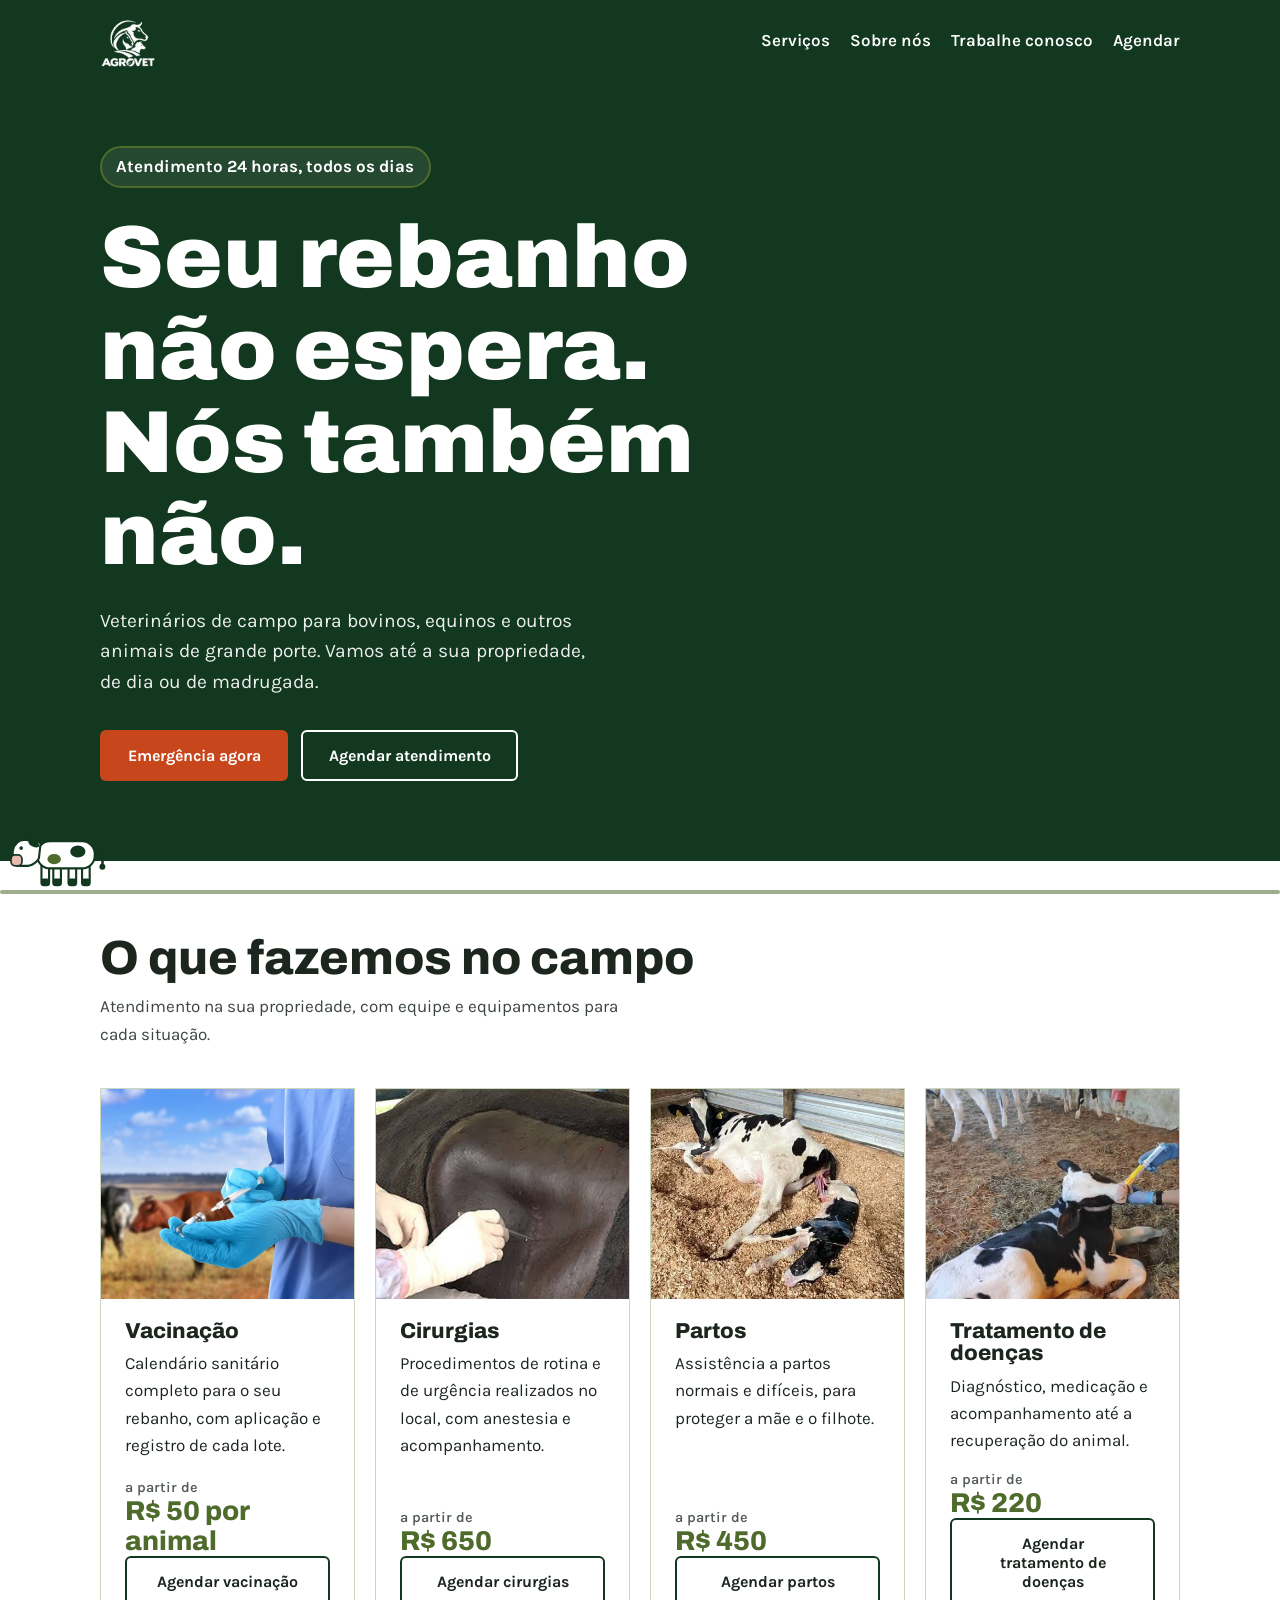
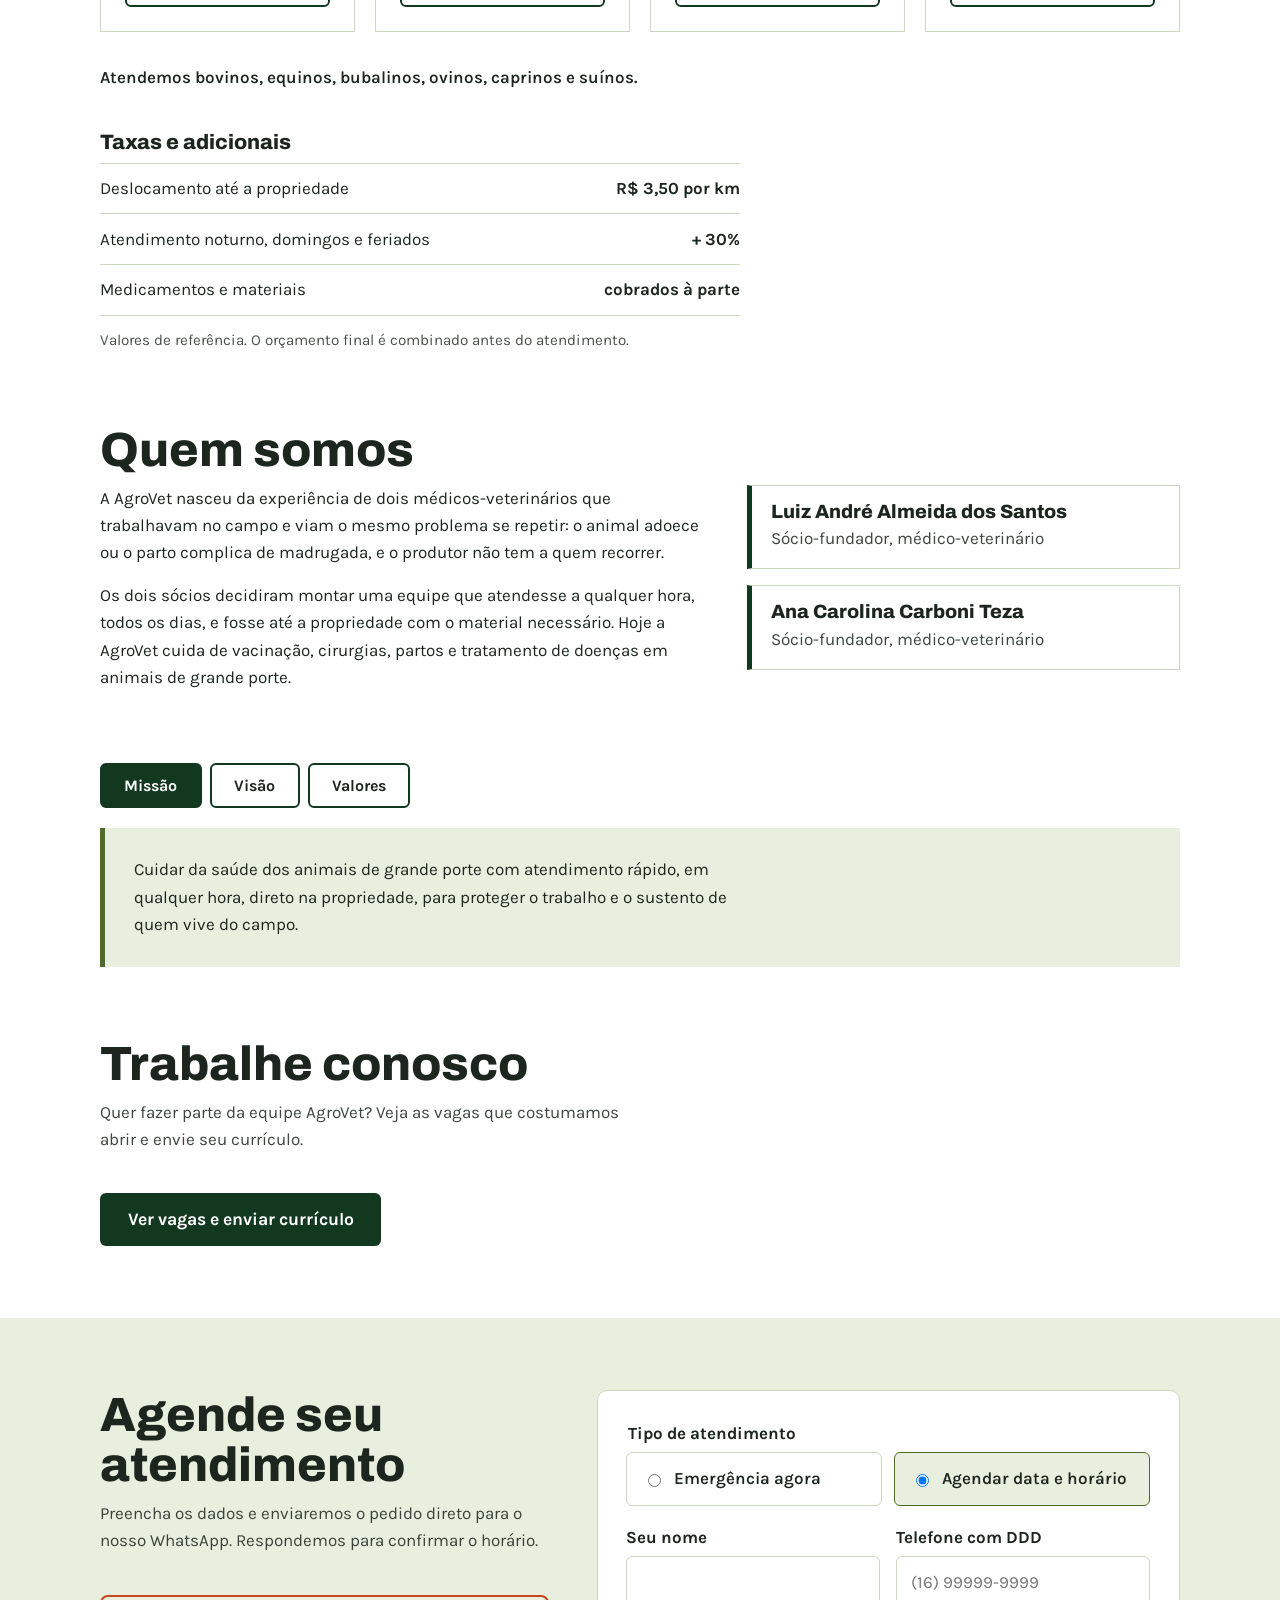
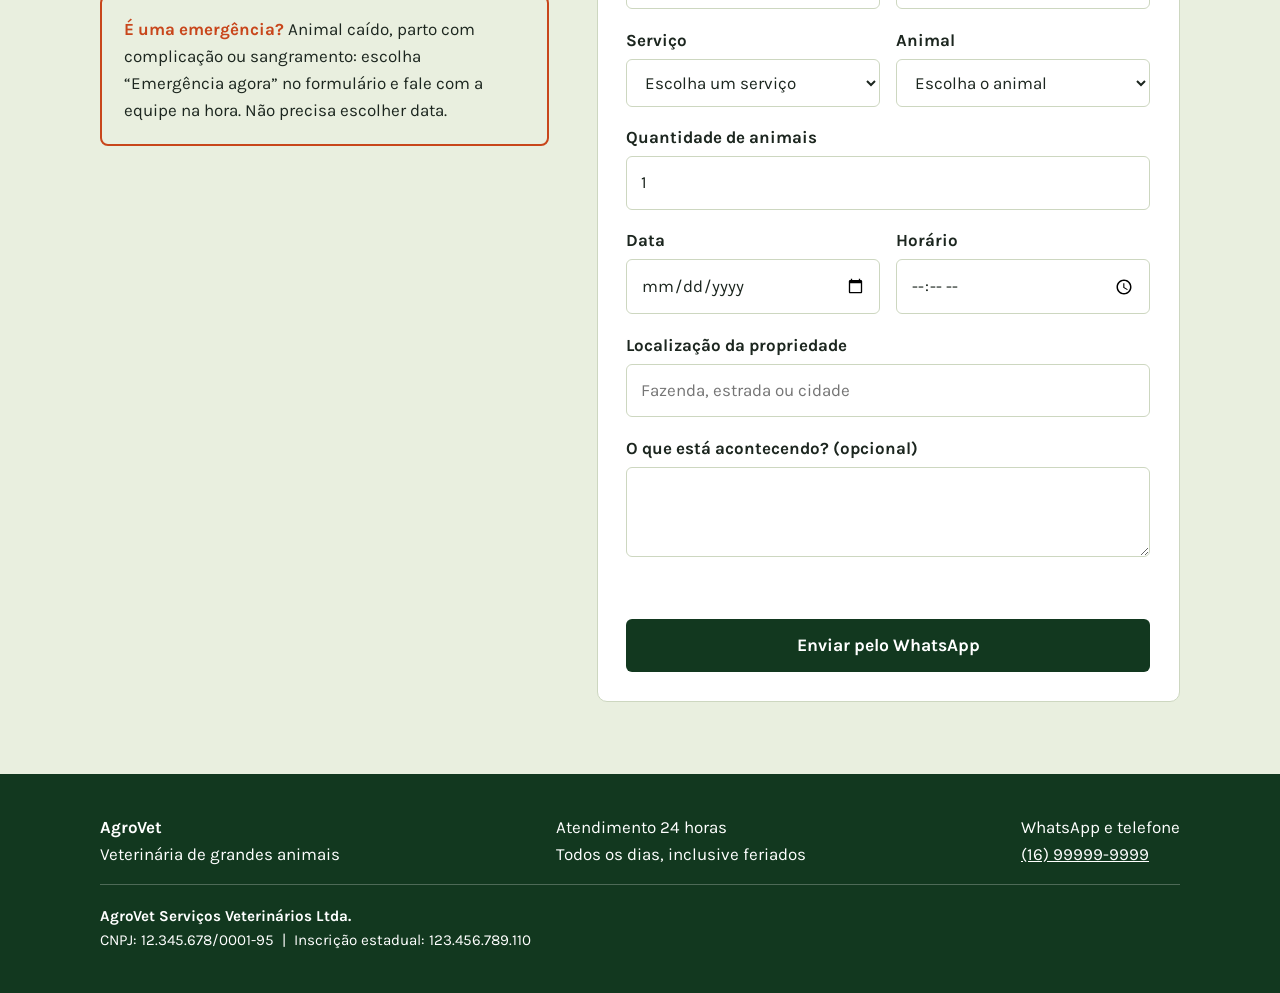
==== commit 6cfa6afa: "Add files via upload" ====
--- a/index.html
+++ b/index.html
@@ -15,7 +15,7 @@
 <!-- ============ TOPO ============ -->
 <header class="topo">
   <div class="container topo-barra">
-    <img src="logo.webp" alt="AgroVet – logotipo">
+    <img src="logo.png" alt="AgroVet – logotipo">
     <nav>
       <a href="#servicos">Serviços</a>
       <a href="#sobre">Sobre nós</a>
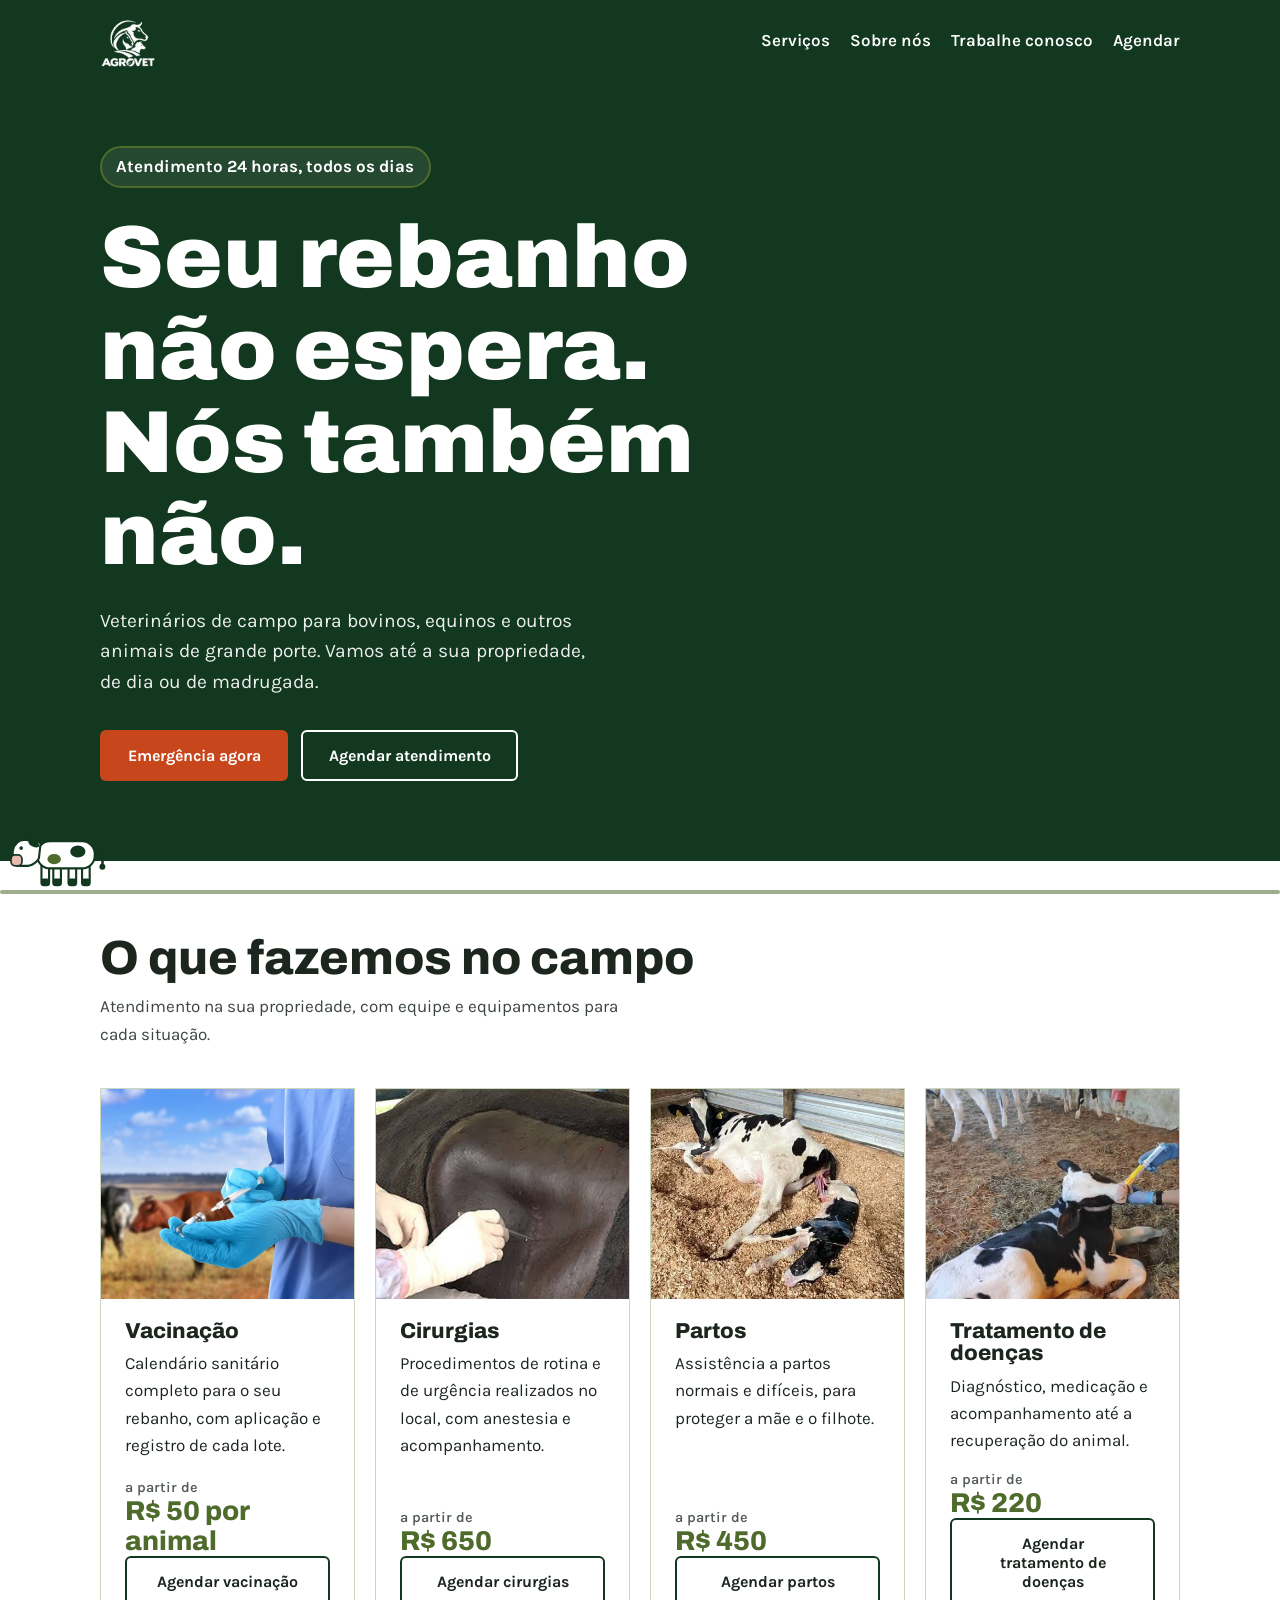
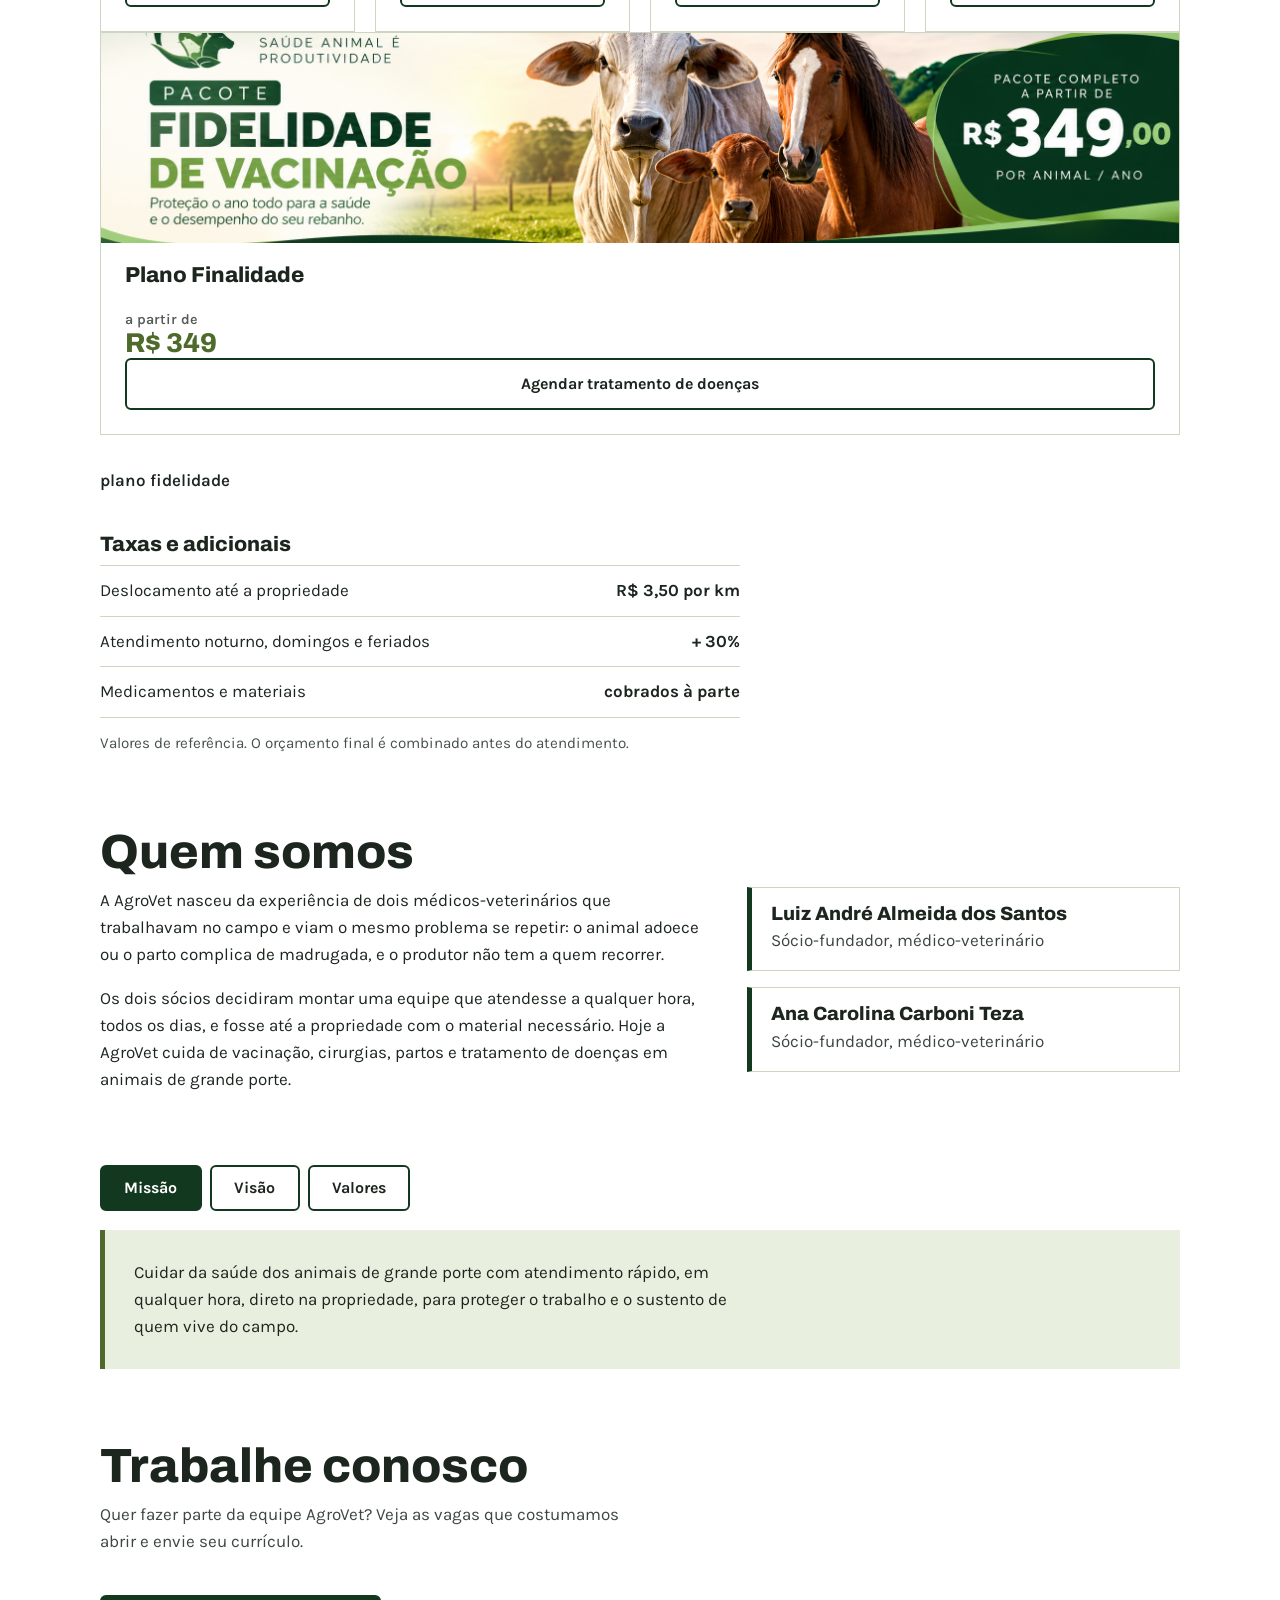
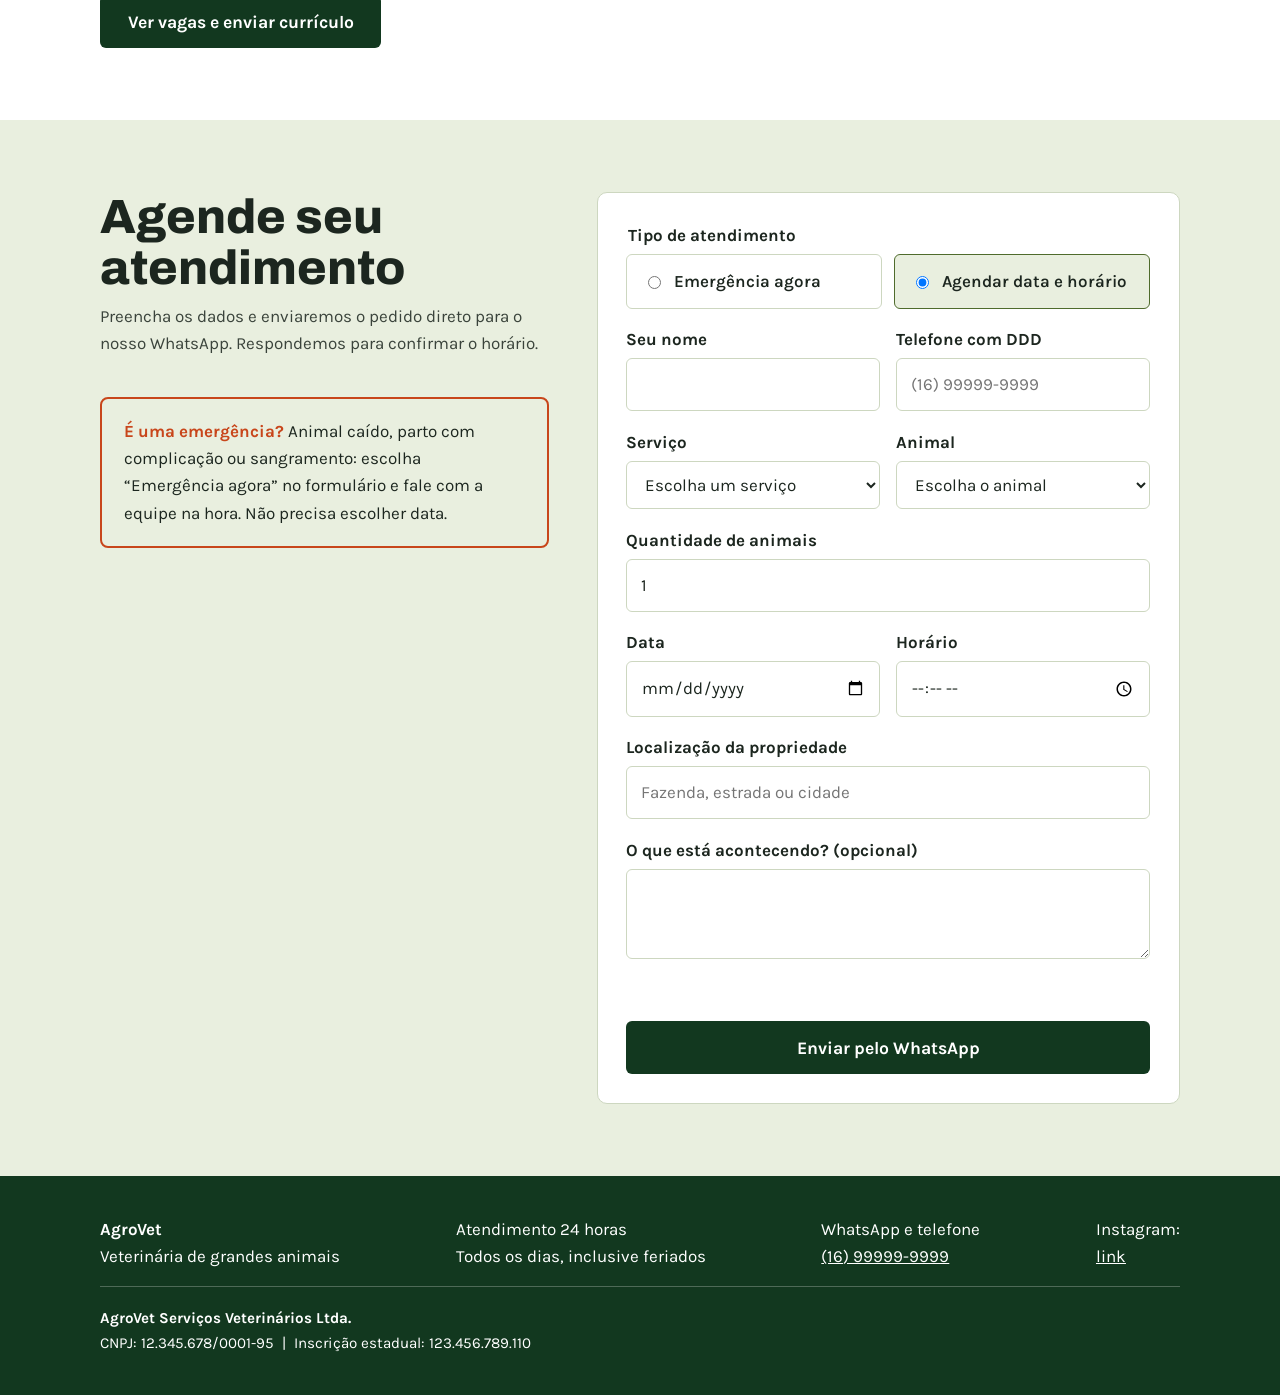
==== commit 85db8348: "Add files via upload" ====
--- a/index.html
+++ b/index.html
@@ -6,7 +6,7 @@
 <title>AgroVet – Veterinária de grandes animais 24 horas</title>
 <link rel="preconnect" href="https://fonts.googleapis.com">
 <link href="https://fonts.googleapis.com/css2?family=Archivo:wght@500;800;900&family=Karla:wght@400;600;700&display=swap" rel="stylesheet">
-
+<link rel="icon" type="image/png" href="logo.webp">
 <link rel="stylesheet" href="style.css">
 </head>
 
@@ -80,10 +80,18 @@
           </div>
         </article>
       </div>
-
-      <p class="animais">Atendemos bovinos, equinos, bubalinos, ovinos, caprinos e suínos.</p>
-
-      <div class="tabela-taxas">
+      <article class="servico">
+          <div class="servico-img"><img src="plano fidelidade.png" alt="plano" width="600" height="400" loading="lazy"></div>
+          <div class="servico-corpo">
+            <h3>Plano Finalidade</h3>
+            <p></p>
+            <p class="preco"><small>a partir de</small> R$ 349</p>
+            <a class="btn btn-contorno-escuro" href="#agendar" data-servico="Tratamento de doença">Agendar tratamento de doenças</a>
+          </div>
+        </article>
+        <p class="animais">plano fidelidade</p>
+
+        <div class="tabela-taxas">
         <h3>Taxas e adicionais</h3>
         <ul>
           <li><span>Deslocamento até a propriedade</span><strong>R$ 3,50 por km</strong></li>
@@ -92,6 +100,10 @@
         </ul>
         <p>Valores de referência. O orçamento final é combinado antes do atendimento.</p>
       </div>
+      </div>
+
+      
+      
     </div>
   </section>
 
@@ -248,6 +260,7 @@
     <p><strong>AgroVet</strong><br>Veterinária de grandes animais</p>
     <p>Atendimento 24 horas<br>Todos os dias, inclusive feriados</p>
     <p>WhatsApp e telefone<br><a href="#" id="link-telefone">(16) 99999-9999</a></p>
+    <p>Instagram:<br><a href="https://www.instagram.com/bio.agro.vet/" id="link-telefone">link</a></p>
 
     <!-- Dados fictícios da empresa: troque pelos dados reais -->
     <div class="dados-legais">
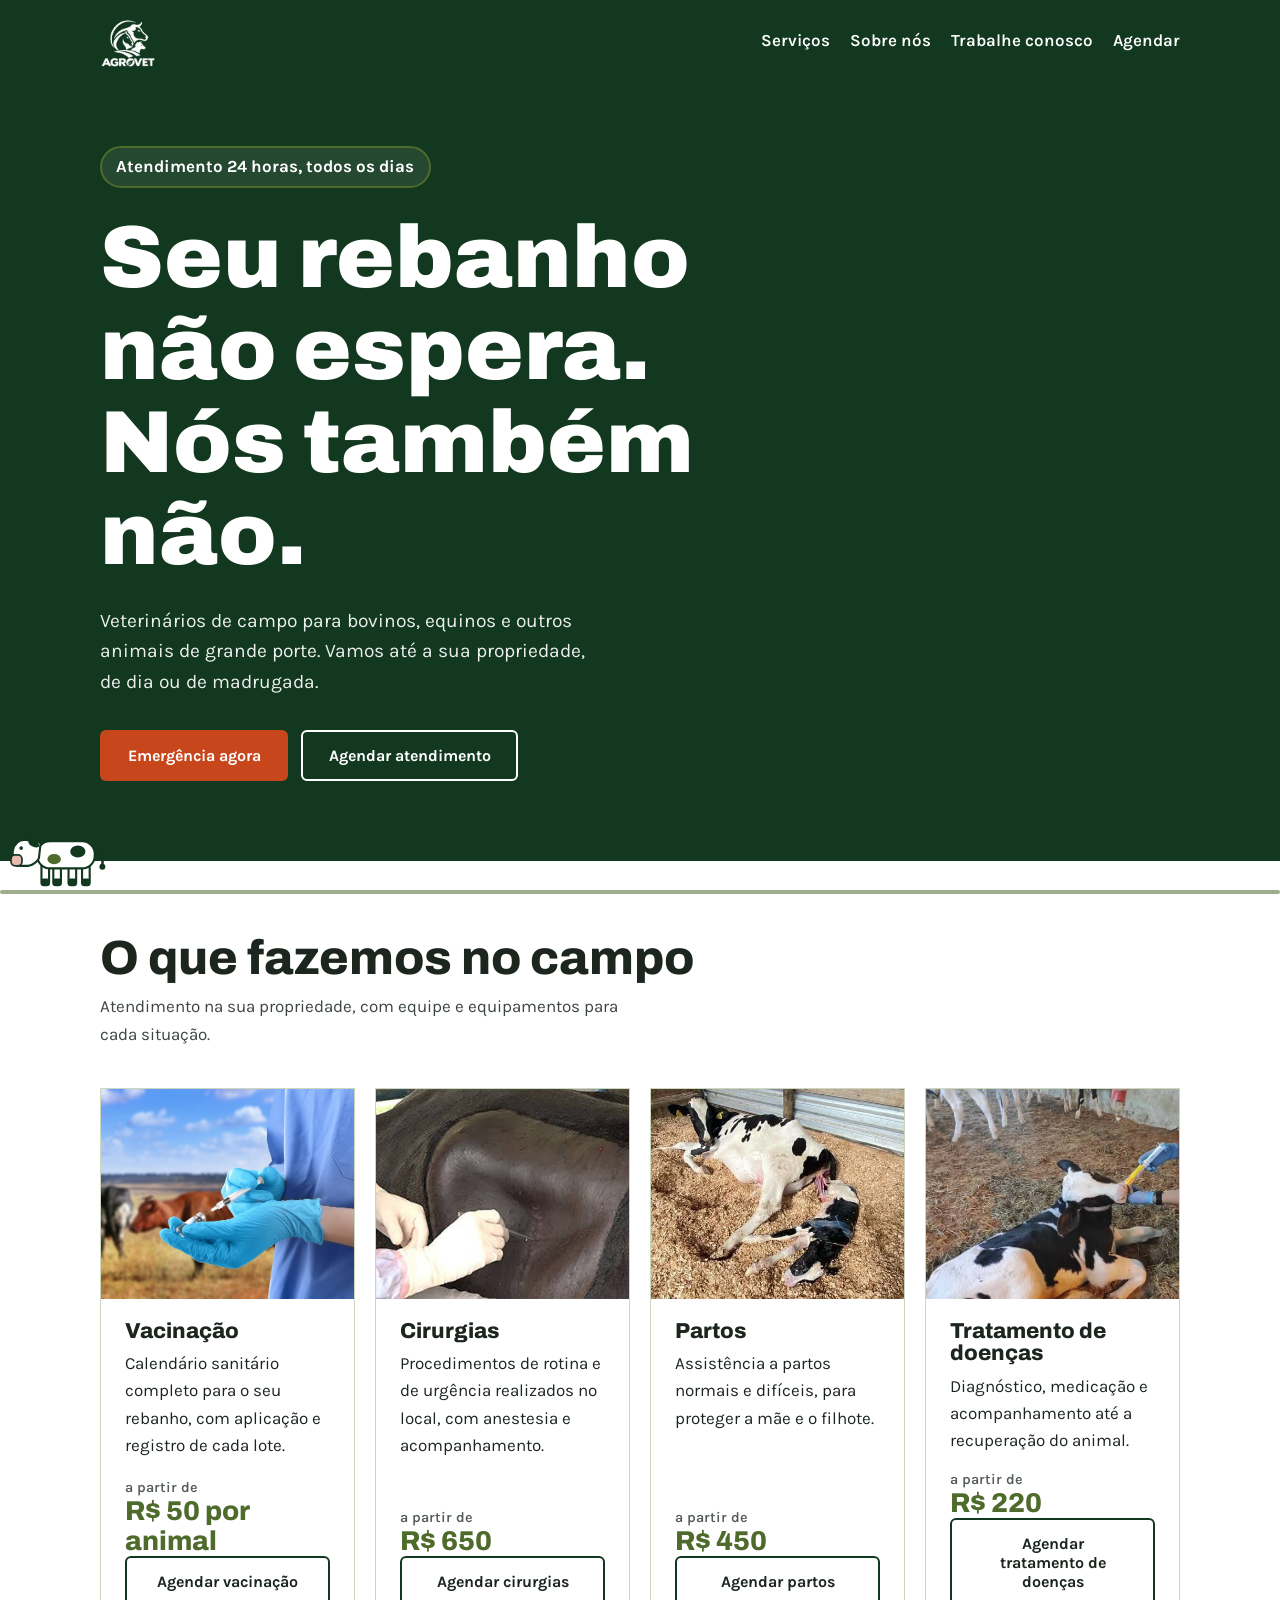
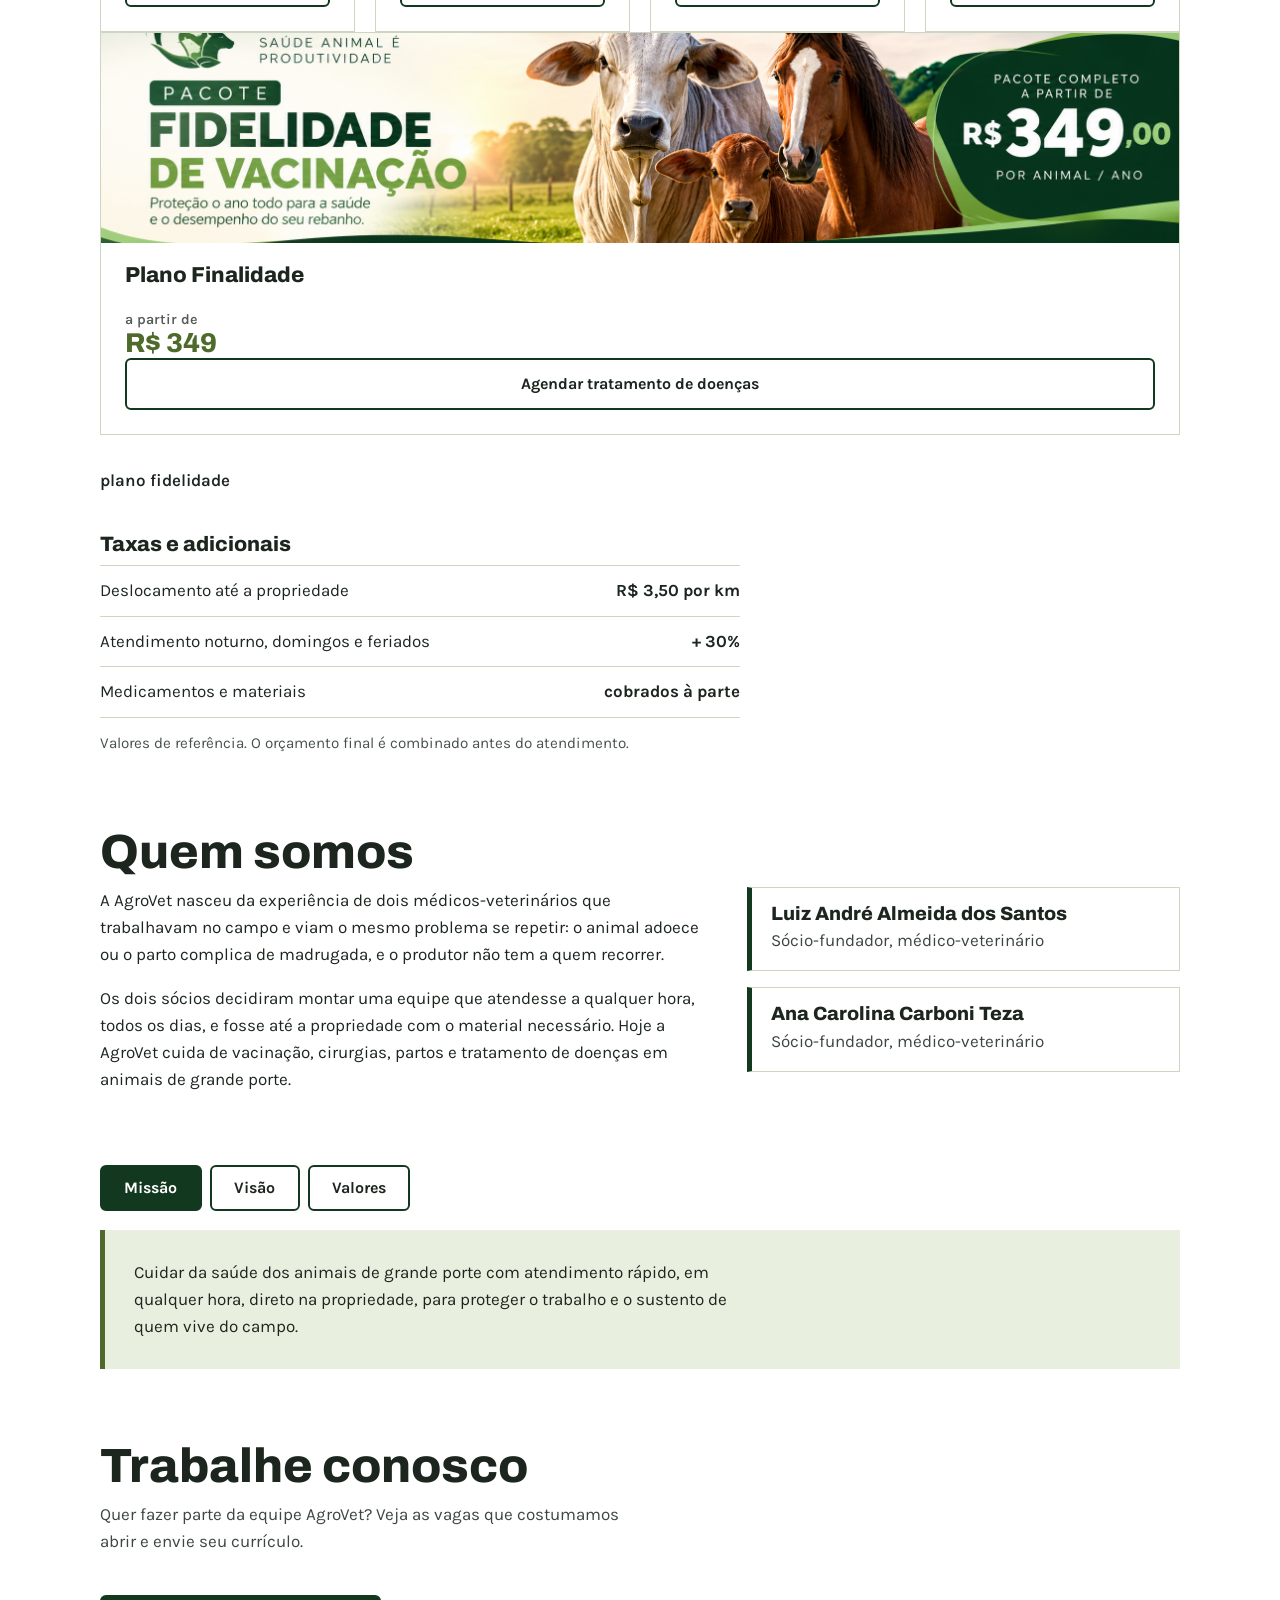
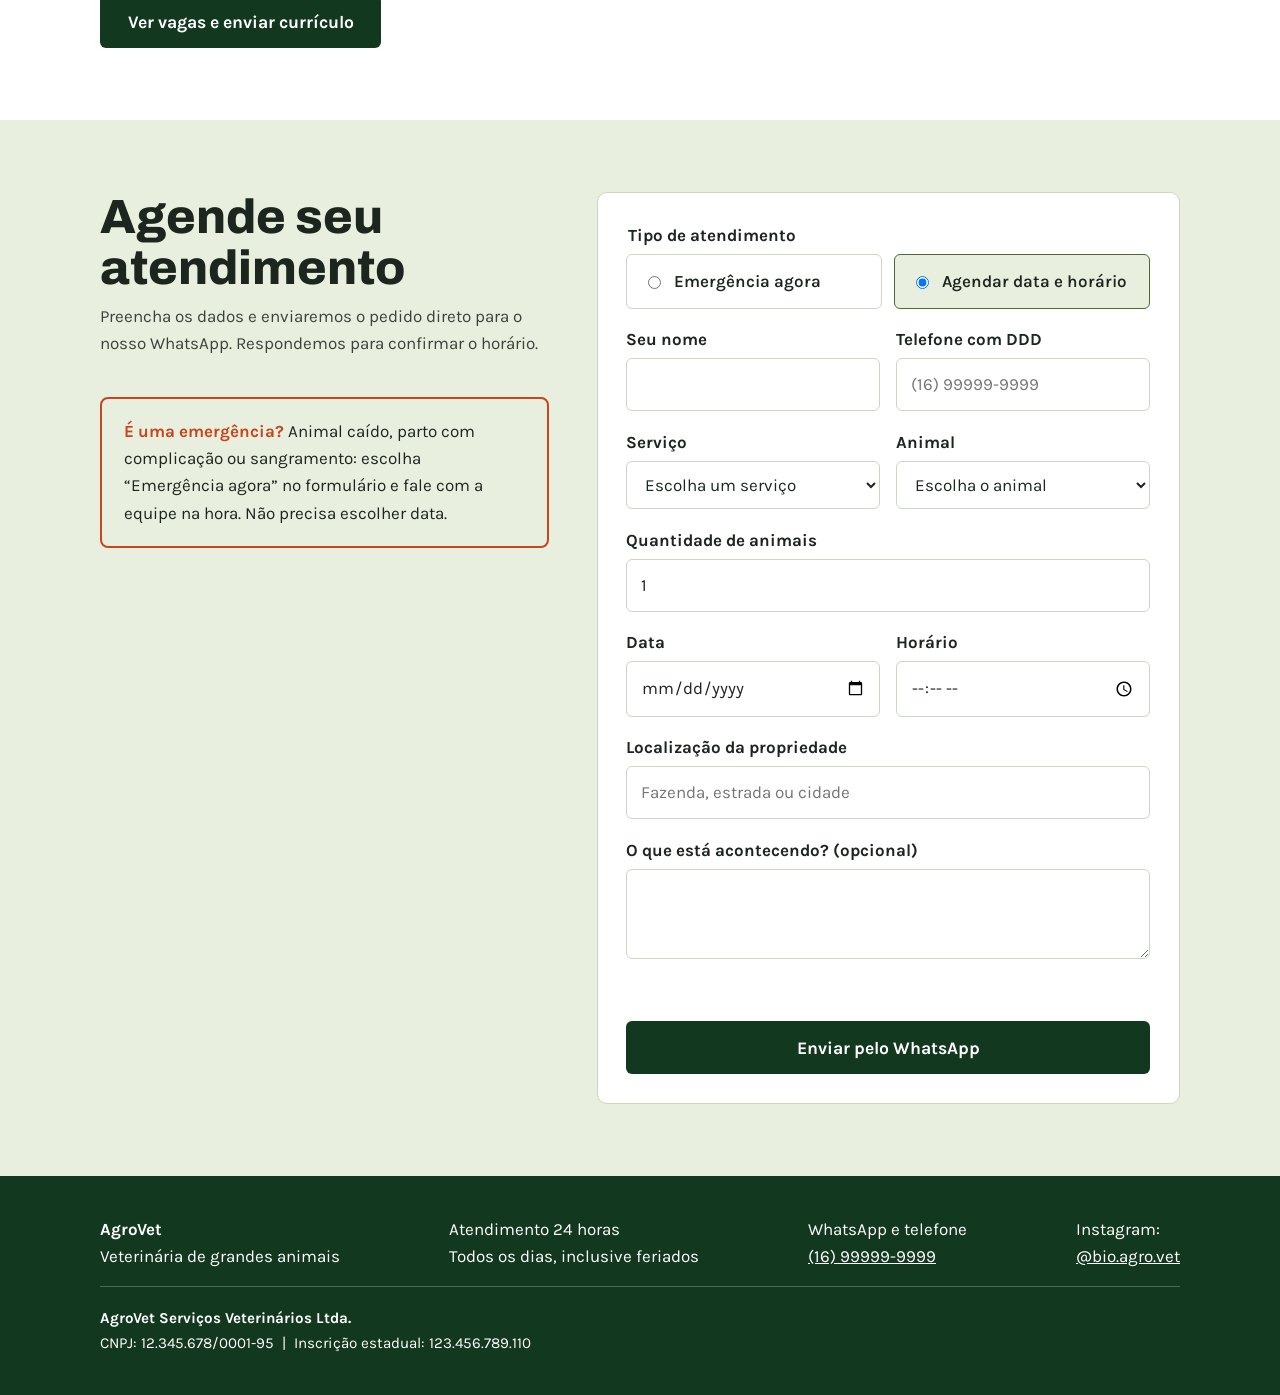
==== commit 2810aca9: "Add files via upload" ====
--- a/index.html
+++ b/index.html
@@ -260,7 +260,7 @@
     <p><strong>AgroVet</strong><br>Veterinária de grandes animais</p>
     <p>Atendimento 24 horas<br>Todos os dias, inclusive feriados</p>
     <p>WhatsApp e telefone<br><a href="#" id="link-telefone">(16) 99999-9999</a></p>
-    <p>Instagram:<br><a href="https://www.instagram.com/bio.agro.vet/" id="link-telefone">link</a></p>
+    <p>Instagram:<br><a href="https://www.instagram.com/bio.agro.vet/" id="link-telefone">@bio.agro.vet</a></p>
 
     <!-- Dados fictícios da empresa: troque pelos dados reais -->
     <div class="dados-legais">
--- a/style.css
+++ b/style.css
@@ -1,3 +1,7 @@
+  
+  *{
+    cursor: url("./seringa_cursor_64px.png") 5 5, auto !important;  }
+  
   /* ============ 1. Cores e tipografia (altere aqui) ============ */
   :root {
     --verde-escuro: #12381f;   /* cor da marca */
